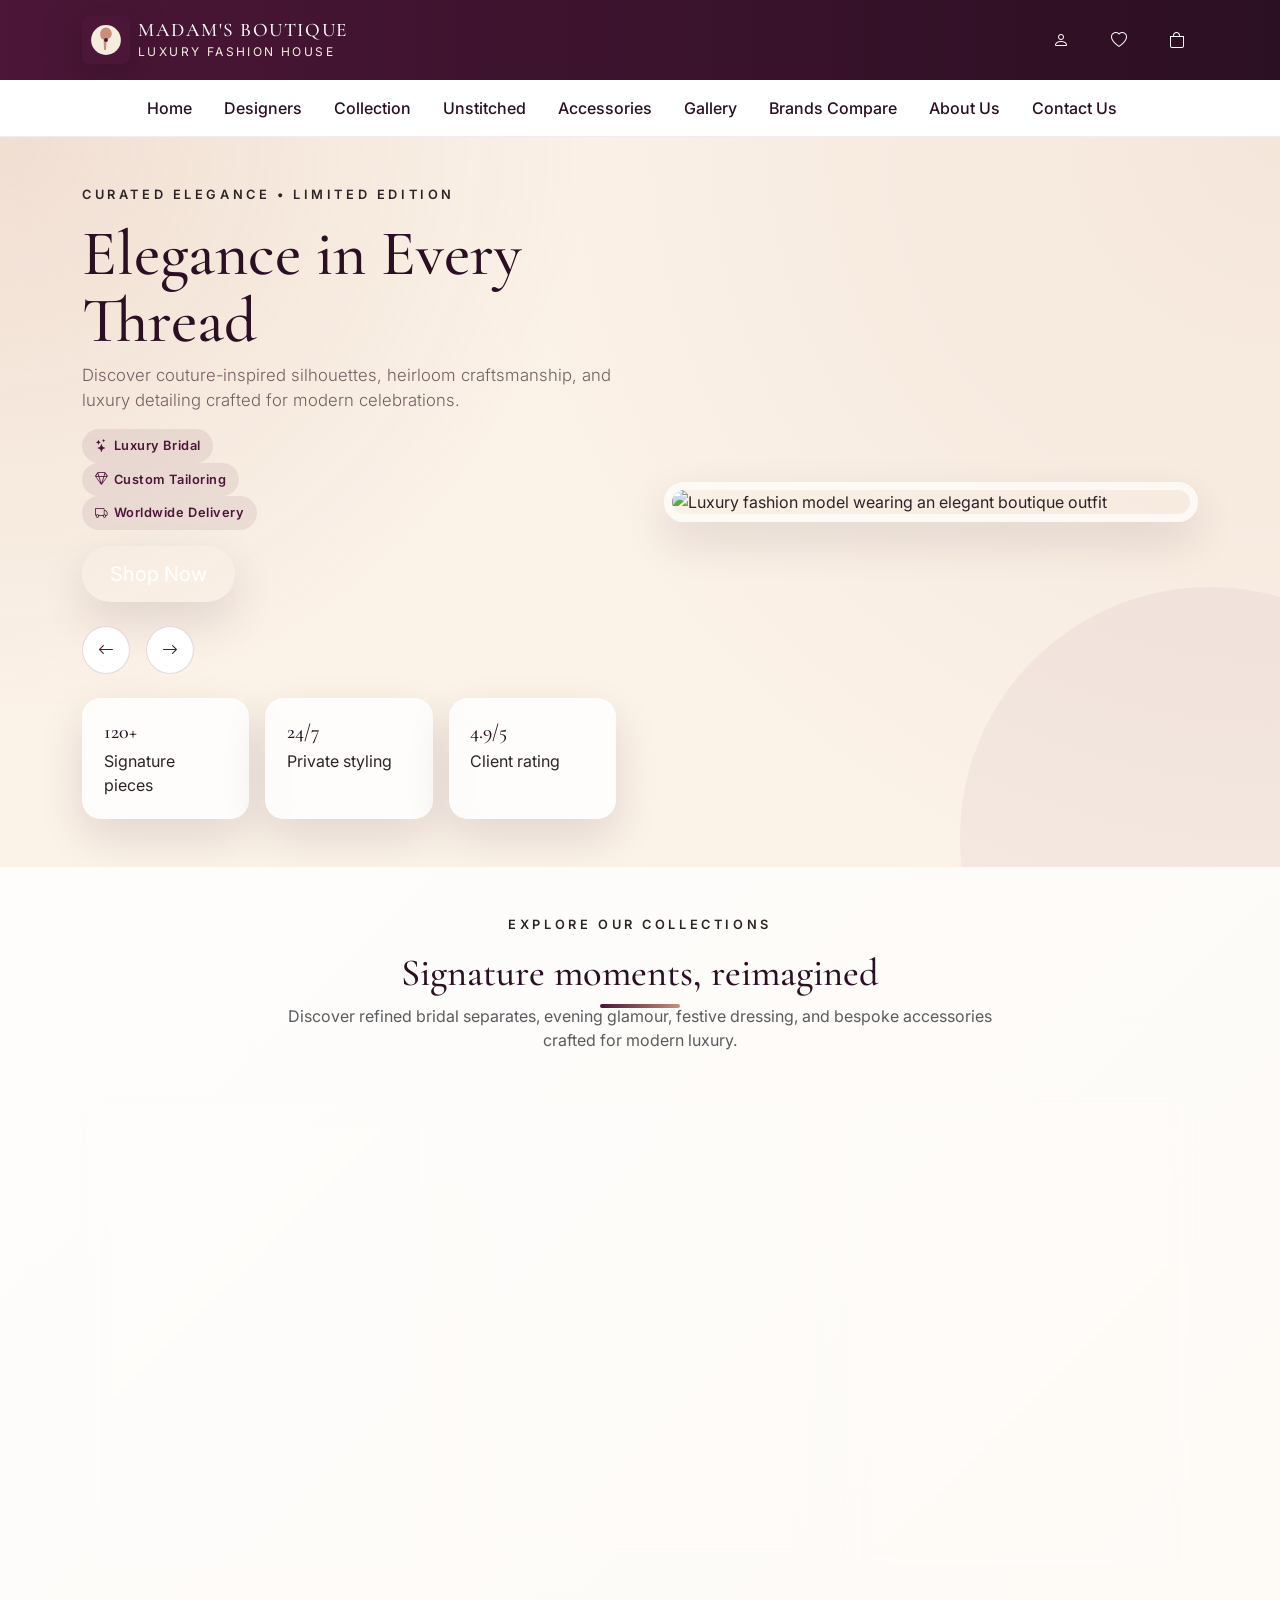
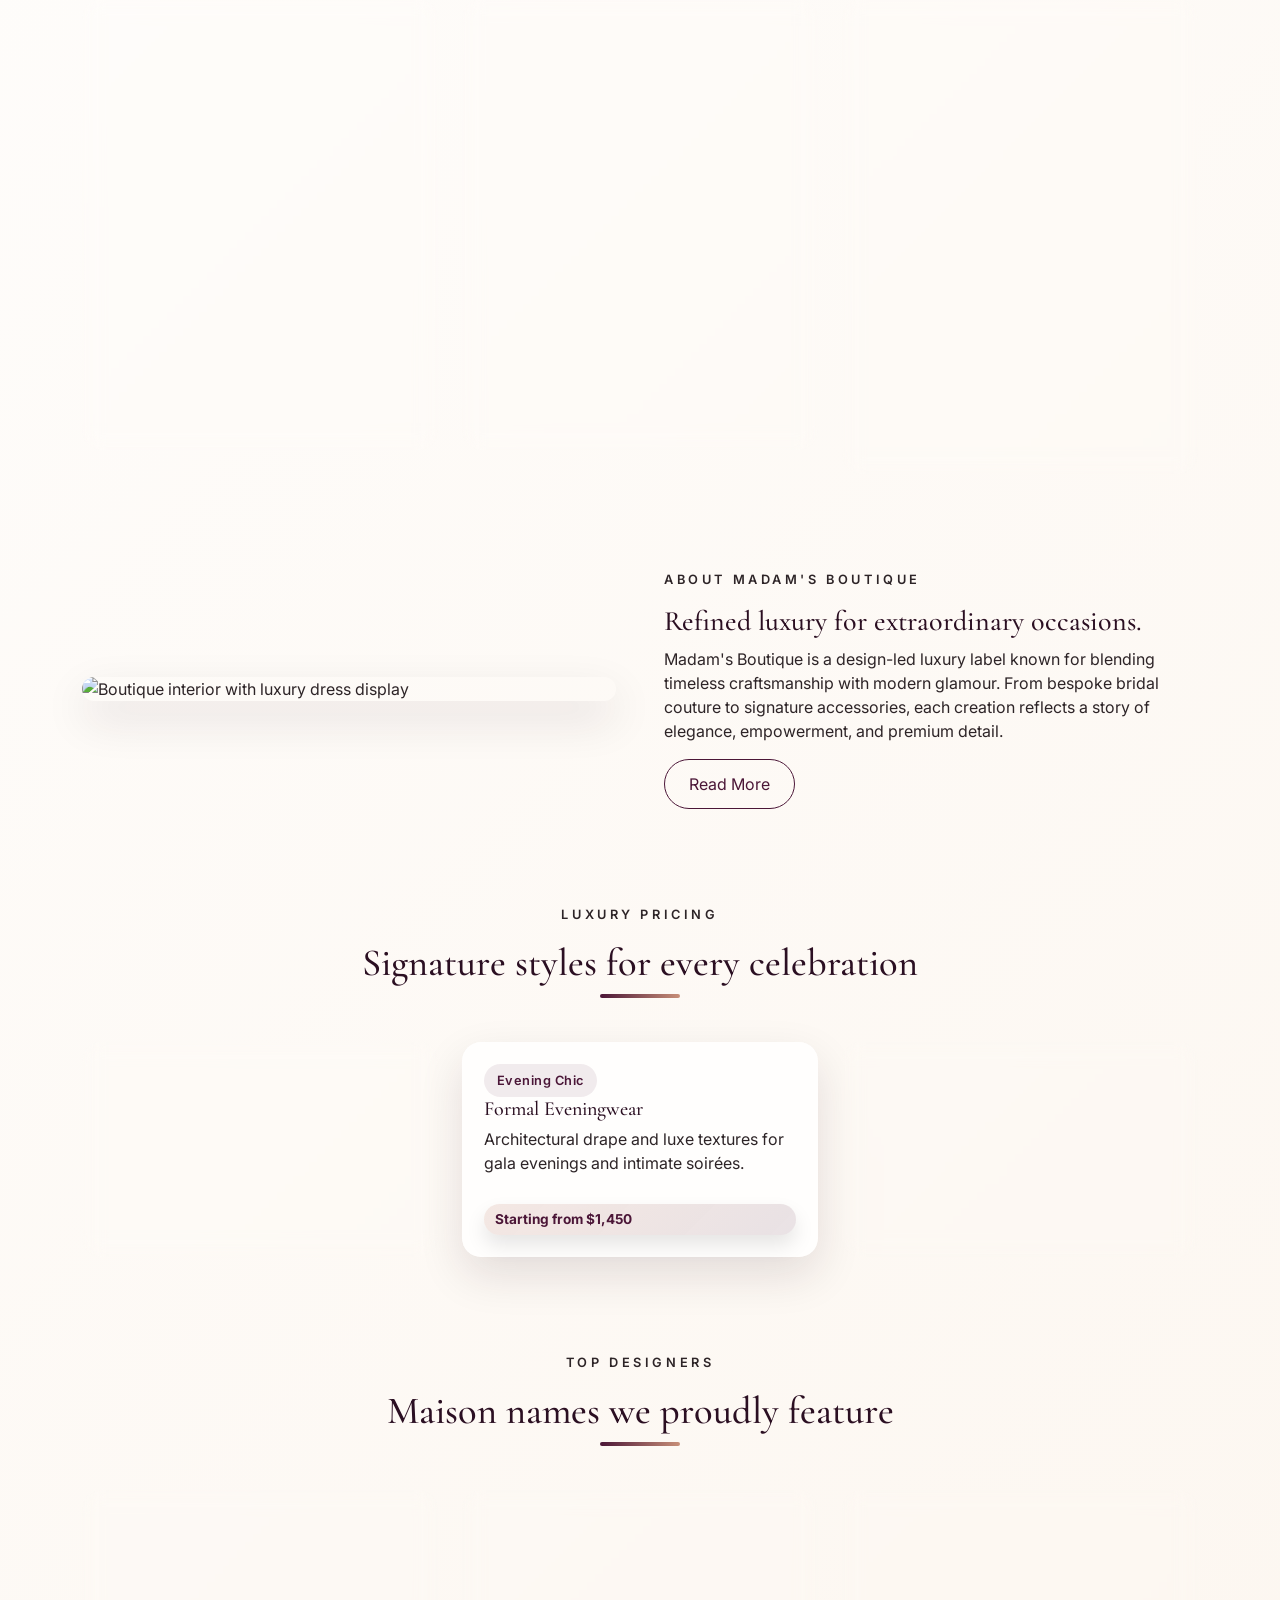
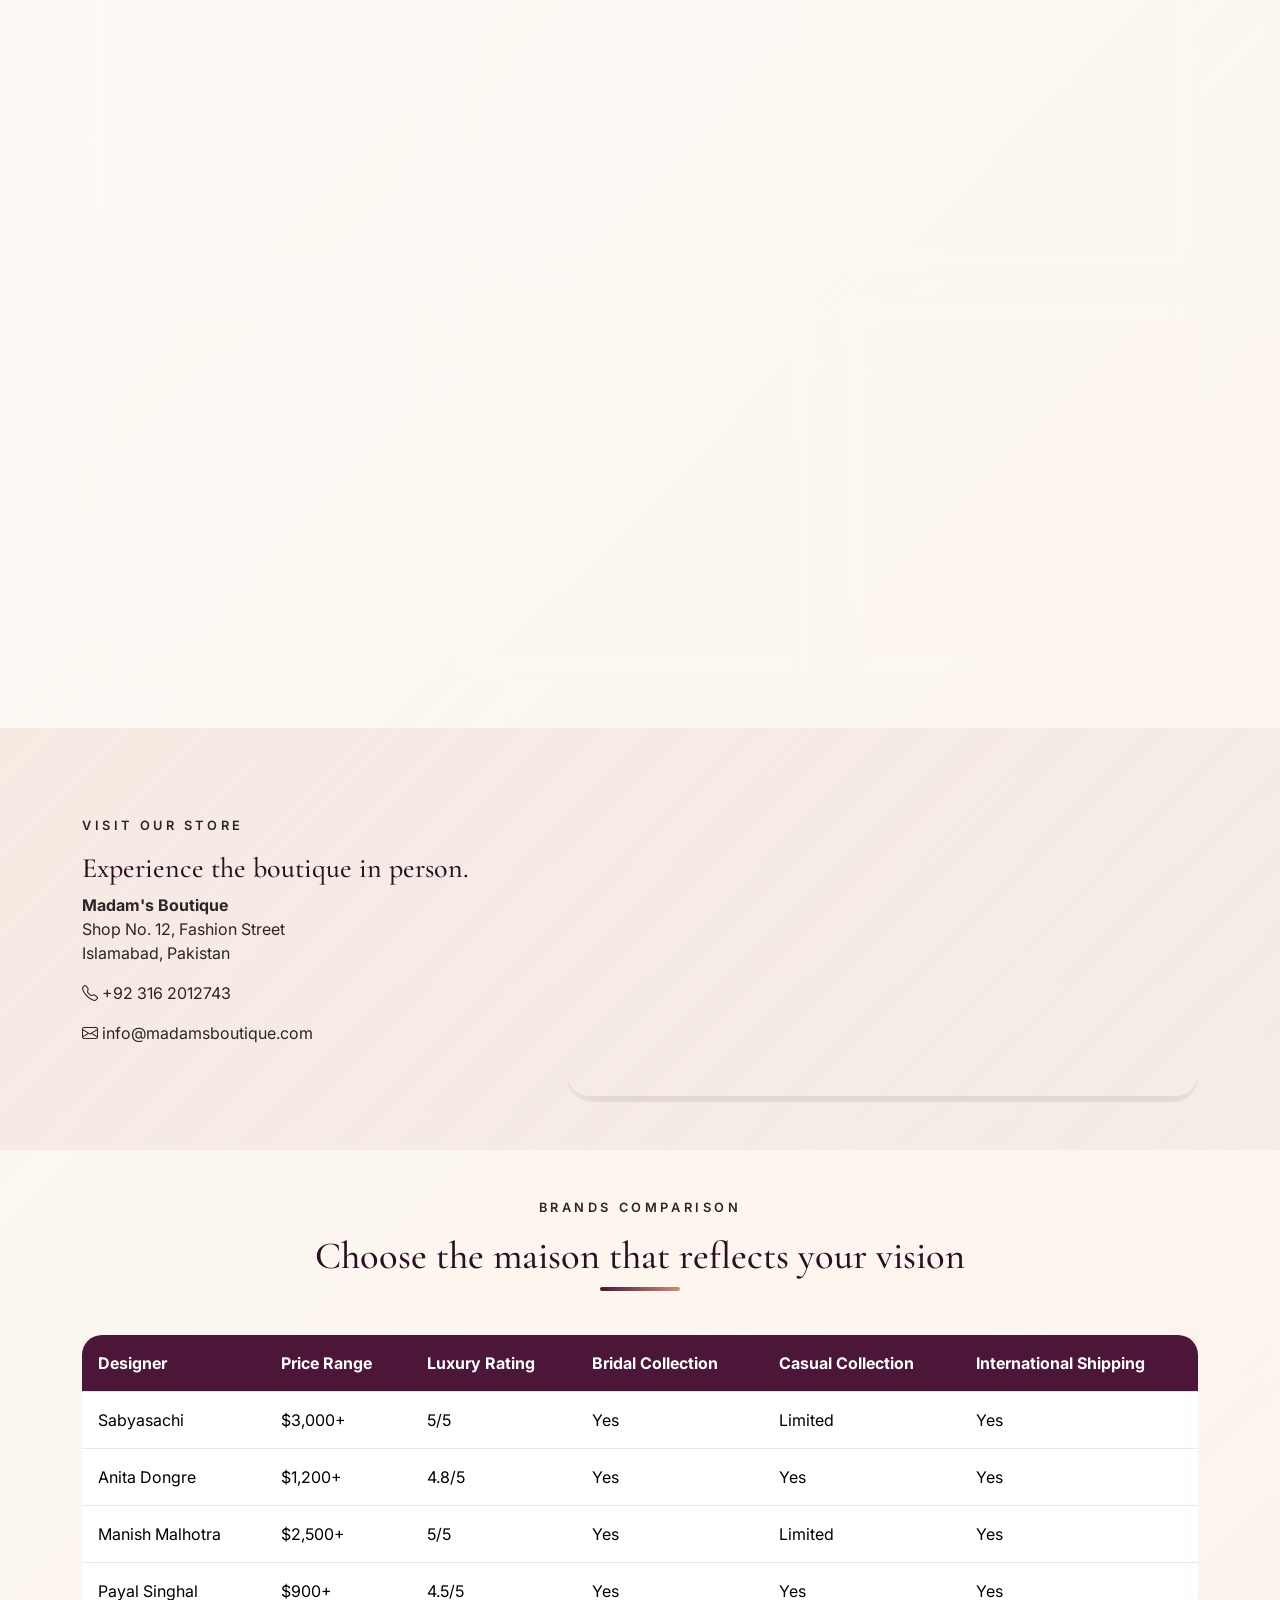
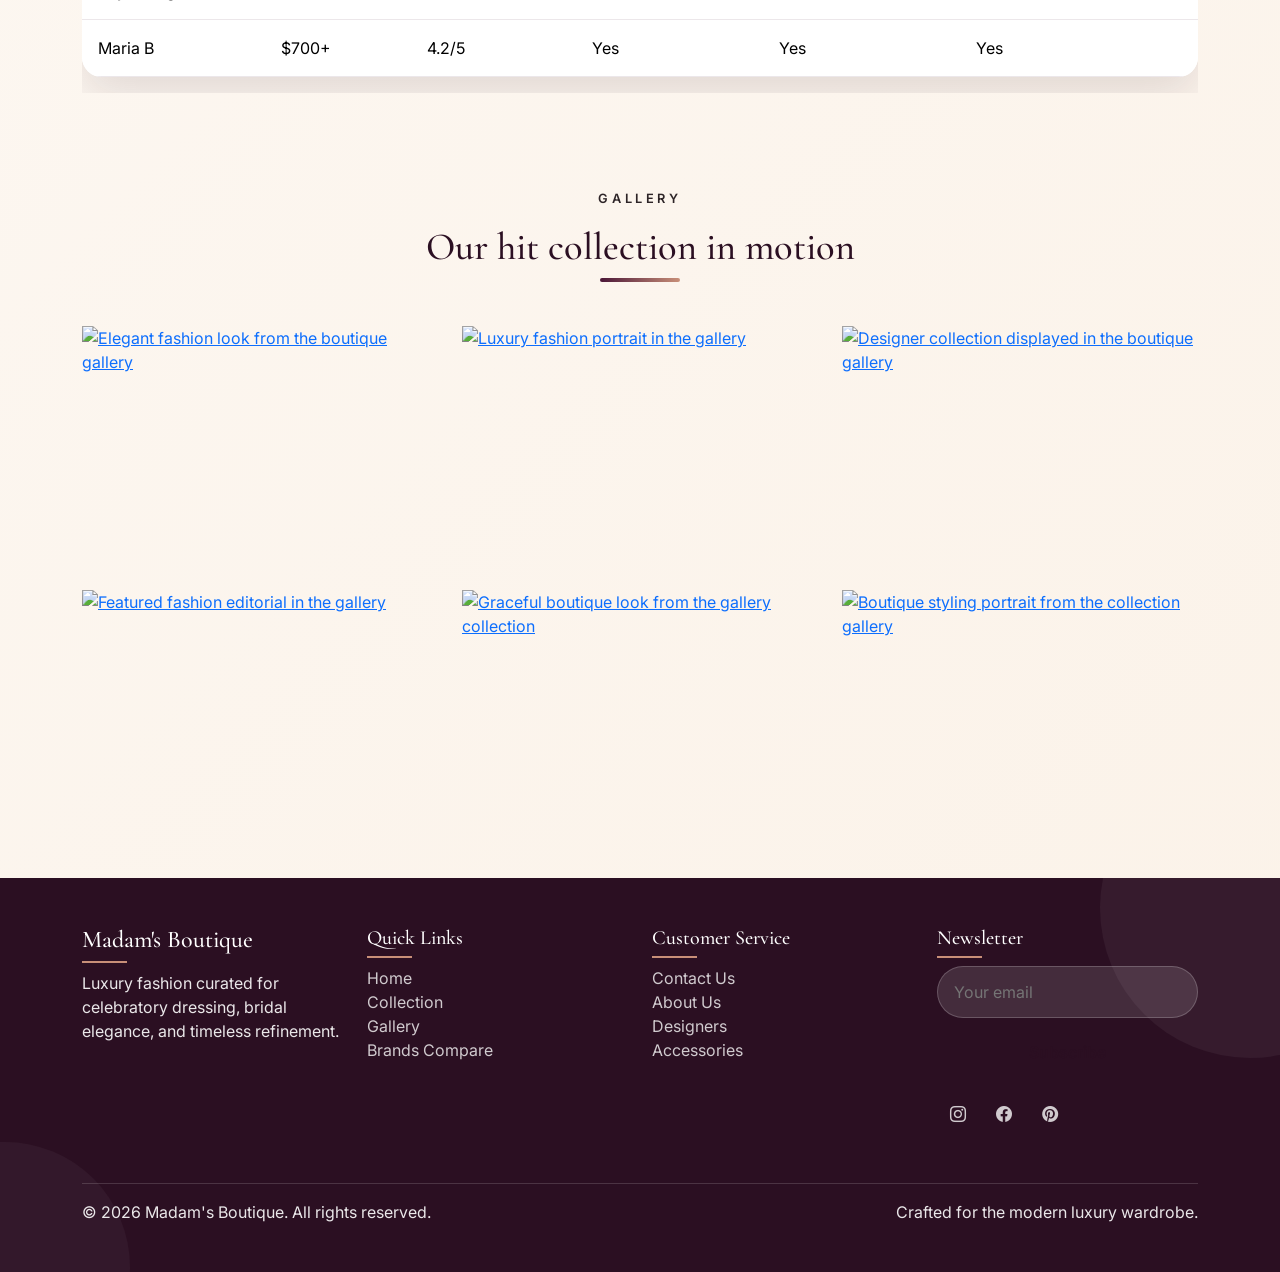
==== index.html @ 864a9c4d "first commit" ====
<!DOCTYPE html>
<html lang="en">

<head>
  <meta charset="UTF-8" />
  <meta name="viewport" content="width=device-width, initial-scale=1.0" />
  <meta name="description"
    content="Madam's Boutique is a premium luxury fashion destination offering designer collections, bridal couture, unstitched wear, accessories, and timeless style." />
  <meta name="theme-color" content="#4b1637" />
  <meta property="og:title" content="Madam's Boutique | Luxury Fashion House" />
  <meta property="og:description"
    content="Discover exquisite designer fashion, premium accessories, and bridal couture at Madam's Boutique." />
  <meta property="og:type" content="website" />
  <title>Madam's Boutique | Luxury Fashion House</title>
  <link rel="preconnect" href="https://fonts.googleapis.com" />
  <link rel="preconnect" href="https://fonts.gstatic.com" crossorigin />
  <link
    href="https://fonts.googleapis.com/css2?family=Cormorant+Garamond:wght@500;600;700&family=Inter:wght@300;400;500;600&display=swap"
    rel="stylesheet" />
  <link rel="stylesheet" href="https://cdn.jsdelivr.net/npm/bootstrap@5.3.3/dist/css/bootstrap.min.css" />
  <link rel="stylesheet" href="https://cdn.jsdelivr.net/npm/bootstrap-icons@1.11.3/font/bootstrap-icons.css" />
  <link rel="stylesheet" href="css/style.css" />
</head>

<body>
  <div class="preloader" aria-label="Loading Madam's Boutique">
    <div class="spinner-border" role="status" aria-hidden="true"></div>
  </div>

  <header class="topbar">
    <div class="container py-3 d-flex justify-content-between align-items-center">
      <a class="brand d-flex align-items-center gap-2 text-decoration-none" href="index.html">
        <img src="images/logo.svg" alt="Madam's Boutique logo" class="brand-logo" />
        <div>
          <h1 class="brand-title mb-0">Madam's Boutique</h1>
          <p class="brand-subtitle mb-0">Luxury Fashion House</p>
        </div>
      </a>
      <div class="top-actions d-none d-md-flex align-items-center gap-3">
        <a href="about.html" aria-label="My account"><i class="bi bi-person"></i></a>
        <a href="gallery.html" aria-label="Wishlist"><i class="bi bi-heart"></i></a>
        <a href="collections.html" aria-label="Shopping bag"><i class="bi bi-bag"></i></a>
      </div>
    </div>
  </header>

  <nav class="navbar navbar-expand-lg sticky-top">
    <div class="container">
      <button class="navbar-toggler" type="button" data-bs-toggle="collapse" data-bs-target="#mainNav">
        <span class="navbar-toggler-icon"></span>
      </button>
      <div class="collapse navbar-collapse" id="mainNav">
        <ul class="navbar-nav mx-auto gap-lg-3">
          <li class="nav-item"><a class="nav-link active" href="index.html">Home</a></li>
          <li class="nav-item"><a class="nav-link" href="designers.html">Designers</a></li>
          <li class="nav-item"><a class="nav-link" href="collections.html">Collection</a></li>
          <li class="nav-item"><a class="nav-link" href="unstitched.html">Unstitched</a></li>
          <li class="nav-item"><a class="nav-link" href="accessories.html">Accessories</a></li>
          <li class="nav-item"><a class="nav-link" href="gallery.html">Gallery</a></li>
          <li class="nav-item"><a class="nav-link" href="compare.html">Brands Compare</a></li>
          <li class="nav-item"><a class="nav-link" href="about.html">About Us</a></li>
          <li class="nav-item"><a class="nav-link" href="contact.html">Contact Us</a></li>
        </ul>
        <a class="nav-search" href="#" aria-label="Search"><i class="bi bi-search"></i></a>
      </div>
    </div>
  </nav>

  <main>
    <section class="hero-section py-5">
      <div class="container">
        <div class="row align-items-center g-5">
          <div class="col-lg-6">
            <p class="eyebrow">Curated elegance • Limited edition</p>
            <h2>Elegance in Every Thread</h2>
            <p class="lead">
              Discover couture-inspired silhouettes, heirloom craftsmanship, and luxury detailing crafted for modern
              celebrations.
            </p>
            <div class="col-lg-6 hero-left">
              <span class="feature-pill"><i class="bi bi-stars"></i> Luxury Bridal</span>
              <span class="feature-pill"><i class="bi bi-gem"></i> Custom Tailoring</span>
              <span class="feature-pill"><i class="bi bi-truck"></i> Worldwide Delivery</span>
            </div>
            <a href="collections.html" class="btn btn-primary btn-lg mt-3">Shop Now</a>
            <div class="hero-controls mt-4 d-flex align-items-center gap-3">
              <button class="control-btn" aria-label="Previous slide"><i class="bi bi-arrow-left"></i></button>
              <button class="control-btn" aria-label="Next slide"><i class="bi bi-arrow-right"></i></button>
            </div>
            <div class="stat-grid mt-4">
              <div class="stat-card">
                <h4>120+</h4>
                <p class="mb-0">Signature pieces</p>
              </div>
              <div class="stat-card">
                <h4>24/7</h4>
                <p class="mb-0">Private styling</p>
              </div>
              <div class="stat-card">
                <h4>4.9/5</h4>
                <p class="mb-0">Client rating</p>
              </div>
            </div>
          </div>
          <div class="col-lg-6">
            <img src="https://images.unsplash.com/photo-1496747611176-843222e1e57c?auto=format&fit=crop&w=1000&q=80"
              alt="Luxury fashion model wearing an elegant boutique outfit" class="img-fluid hero-image" />
          </div>
        </div>
      </div>
    </section>

    <section id="collections" class="section py-5">
      <div class="container">
        <div class="section-heading text-center mb-5 reveal">
          <p class="eyebrow">Explore our collections</p>
          <h3>Signature moments, reimagined</h3>
          <p class="text-muted mx-auto" style="max-width: 760px;">
            Discover refined bridal separates, evening glamour, festive dressing, and bespoke accessories crafted for
            modern luxury.
          </p>
        </div>
        <div class="row g-4">
          <div class="col-md-6 col-lg-4">
            <article class="collection-card reveal">
              <img src="https://images.unsplash.com/photo-1483985988355-763728e1935b?auto=format&fit=crop&w=800&q=80"
                alt="Designer collection attire in luxury fashion styling" />
              <div class="card-content">
                <div class="card-meta">
                  <span class="feature-pill">Bridal Luxe</span>
                  <span class="price-tag">From $2,400</span>
                </div>
                <h4>Designer Bridal Couture</h4>
                <p>Heirloom-inspired gowns and statement detailing for the most unforgettable celebrations.</p>
              </div>
            </article>
          </div>
          <div class="col-md-6 col-lg-4">
            <article class="collection-card reveal">
              <img src="https://images.unsplash.com/photo-1524504388940-b1c1722653e1?auto=format&fit=crop&w=800&q=80"
                alt="Luxury type of attire in premium boutique presentation" />
              <div class="card-content">
                <div class="card-meta">
                  <span class="feature-pill">Evening Edit</span>
                  <span class="price-tag">From $1,180</span>
                </div>
                <h4>Evening Glamour</h4>
                <p>Polished silhouettes designed for formal occasions, galas, and cocktail evenings.</p>
              </div>
            </article>
          </div>
          <div class="col-md-6 col-lg-4">
            <article class="collection-card reveal">
              <img src="https://images.unsplash.com/photo-1515886657613-9f3515b0c78f?auto=format&fit=crop&w=800&q=80"
                alt="Unstitched collection showcased in elegant fabric" />
              <div class="card-content">
                <div class="card-meta">
                  <span class="feature-pill">Festive Ready</span>
                  <span class="price-tag">From $890</span>
                </div>
                <h4>Festive Luxe</h4>
                <p>Rich fabrics, hand-finished embroidery, and elegant drape for celebration dressing.</p>
              </div>
            </article>
          </div>
          <div class="col-md-6 col-lg-4">
            <article class="collection-card reveal">
              <img src="https://images.unsplash.com/photo-1617038260897-41a1f14a8ca0?auto=format&fit=crop&w=800&q=80"
                alt="Luxury accessories placed on a boutique display" />
              <div class="card-content">
                <div class="card-meta">
                  <span class="feature-pill">Signature Pieces</span>
                  <span class="price-tag">From $320</span>
                </div>
                <h4>Accessories</h4>
                <p>Statement jewels, embellished clutches, and signature finishing touches.</p>
              </div>
            </article>
          </div>
          <div class="col-md-6 col-lg-4">
            <article class="collection-card reveal">
              <img src="https://images.unsplash.com/photo-1529139574466-a303027c1d8b?auto=format&fit=crop&w=800&q=80"
                alt="New arrivals highlight luxury boutique fashion" />
              <div class="card-content">
                <div class="card-meta">
                  <span class="feature-pill">Fresh Drop</span>
                  <span class="price-tag">From $760</span>
                </div>
                <h4>New Arrivals</h4>
                <p>Seasonal favorites featuring elevated silhouettes and timeless exclusives.</p>
              </div>
            </article>
          </div>
          <div class="col-md-6 col-lg-4">
            <article class="collection-card reveal">
              <img src="https://images.unsplash.com/photo-1496747611176-843222e1e57c?auto=format&fit=crop&w=800&q=80"
                alt="Luxury resort wear collection in boutique styling" />
              <div class="card-content">
                <div class="card-meta">
                  <span class="feature-pill">Resort Edit</span>
                  <span class="price-tag">From $640</span>
                </div>
                <h4>Resort & Travel</h4>
                <p>Lightweight layers and effortless tailoring for elevated getaways and summer styling.</p>
              </div>
            </article>
          </div>
        </div>
      </div>
    </section>

    <section class="about-section section py-5">
      <div class="container">
        <div class="row align-items-center g-5">
          <div class="col-lg-6">
            <img src="https://images.unsplash.com/photo-1487412912498-0447578fcca8?auto=format&fit=crop&w=1000&q=80"
              alt="Boutique interior with luxury dress display" class="img-fluid rounded-4" />
          </div>
          <div class="col-lg-6 hero-right">
            <p class="eyebrow">About Madam's Boutique</p>
            <h3>Refined luxury for extraordinary occasions.</h3>
            <p>
              Madam's Boutique is a design-led luxury label known for blending timeless craftsmanship with modern
              glamour. From bespoke bridal couture to signature accessories, each creation reflects a story of elegance,
              empowerment, and premium detail.
            </p>
            <a href="about.html" class="btn btn-outline-primary">Read More</a>
          </div>
        </div>
      </div>
    </section>

    <section class="section py-5">
      <div class="container">
        <div class="section-heading text-center mb-5 reveal">
          <p class="eyebrow">Luxury pricing</p>
          <h3>Signature styles for every celebration</h3>
        </div>
        <div class="row g-4">
          <div class="col-md-4">
            <div class="price-card reveal">
              <div>
                <span class="feature-pill">Most Loved</span>
                <h4>Bridal Statement</h4>
                <p>Custom couture silhouettes with premium embroidery and hand-finished detailing.</p>
              </div>
              <div class="price-tag">Starting from $2,900</div>
            </div>
          </div>
          <div class="col-md-4">
            <div class="price-card reveal">
              <div>
                <span class="feature-pill">Evening Chic</span>
                <h4>Formal Eveningwear</h4>
                <p>Architectural drape and luxe textures for gala evenings and intimate soirées.</p>
              </div>
              <div class="price-tag">Starting from $1,450</div>
            </div>
          </div>
          <div class="col-md-4">
            <div class="price-card reveal">
              <div>
                <span class="feature-pill">Everyday Luxe</span>
                <h4>Ready-To-Wear Edit</h4>
                <p>Refined separates and elevated essentials created for effortless elegance.</p>
              </div>
              <div class="price-tag">Starting from $680</div>
            </div>
          </div>
        </div>
      </div>
    </section>

    <section class="section py-5">
      <div class="container">
        <div class="section-heading text-center mb-5 reveal">
          <p class="eyebrow">Top designers</p>
          <h3>Maison names we proudly feature</h3>
        </div>
        <div class="row g-4">
          <div class="col-sm-6 col-lg-4">
            <div class="designer-card">
              <img src="https://images.unsplash.com/photo-1529139574466-a303027c1d8b?auto=format&fit=crop&w=600&q=80"
                alt="Sabyasachi designer couture showcase" />
              <h4>Sabyasachi</h4>
              <p>Royal heritage and opulent bridal craftsmanship.</p>
            </div>
          </div>
          <div class="col-sm-6 col-lg-4">
            <div class="designer-card">
              <img src="https://images.unsplash.com/photo-1496747611176-843222e1e57c?auto=format&fit=crop&w=600&q=80"
                alt="Anita Dongre designer fashion portrait" />
              <h4>Anita Dongre</h4>
              <p>Contemporary luxury with cultural roots and effortless polish.</p>
            </div>
          </div>
          <div class="col-sm-6 col-lg-4">
            <div class="designer-card">
              <img src="https://images.unsplash.com/photo-1515886657613-9f3515b0c78f?auto=format&fit=crop&w=600&q=80"
                alt="Manish Malhotra fashion look" />
              <h4>Manish Malhotra</h4>
              <p>Regal glamour celebrating grand occasions and couture drama.</p>
            </div>
          </div>
          <div class="col-sm-6 col-lg-4">
            <div class="designer-card">
              <img src="https://images.unsplash.com/photo-1483985988355-763728e1935b?auto=format&fit=crop&w=600&q=80"
                alt="Payal Singhal designer fashion collection" />
              <h4>Payal Singhal</h4>
              <p>Refined elegance meeting modern festive luxury.</p>
            </div>
          </div>
          <div class="col-sm-6 col-lg-4">
            <div class="designer-card">
              <img src="https://images.unsplash.com/photo-1524504388940-b1c1722653e1?auto=format&fit=crop&w=600&q=80"
                alt="Maria B signature fashion styling" />
              <h4>Maria B</h4>
              <p>Luxury prêt and couture staples with a bold contemporary flair.</p>
            </div>
          </div>
          <div class="col-sm-6 col-lg-4">
            <div class="designer-card">
              <img src="https://images.unsplash.com/photo-1512436991641-6745cdb1723f?auto=format&fit=crop&w=600&q=80"
                alt="Elan couture portfolio presentation" />
              <h4>Elan</h4>
              <p>Whisper-soft luxury with sculptural details and immaculate finish.</p>
            </div>
          </div>
        </div>
      </div>
    </section>

    <section class="visit-section section py-5">
      <div class="container">
        <div class="row g-5 align-items-center">
          <div class="col-lg-5">
            <p class="eyebrow">Visit our store</p>
            <h3>Experience the boutique in person.</h3>
            <p><strong>Madam's Boutique</strong><br />Shop No. 12, Fashion Street<br />Islamabad, Pakistan</p>
            <p><i class="bi bi-telephone"></i> +92 316 2012743</p>
            <p><i class="bi bi-envelope"></i> info@madamsboutique.com</p>
          </div>
          <div class="col-lg-7">
            <div class="map-frame">
              <iframe src="https://www.google.com/maps?q=Islamabad%20Pakistan&z=13&output=embed" loading="lazy"
                title="Map showing Islamabad location" allowfullscreen></iframe>
            </div>
          </div>
        </div>
      </div>
    </section>

    <section class="section py-5">
      <div class="container">
        <div class="section-heading text-center mb-5">
          <p class="eyebrow">Brands comparison</p>
          <h3>Choose the maison that reflects your vision</h3>
        </div>
        <div class="table-responsive">
          <table class="table compare-table align-middle">
            <thead>
              <tr>
                <th scope="col">Designer</th>
                <th scope="col">Price Range</th>
                <th scope="col">Luxury Rating</th>
                <th scope="col">Bridal Collection</th>
                <th scope="col">Casual Collection</th>
                <th scope="col">International Shipping</th>
              </tr>
            </thead>
            <tbody>
              <tr>
                <td>Sabyasachi</td>
                <td>$3,000+</td>
                <td>5/5</td>
                <td>Yes</td>
                <td>Limited</td>
                <td>Yes</td>
              </tr>
              <tr>
                <td>Anita Dongre</td>
                <td>$1,200+</td>
                <td>4.8/5</td>
                <td>Yes</td>
                <td>Yes</td>
                <td>Yes</td>
              </tr>
              <tr>
                <td>Manish Malhotra</td>
                <td>$2,500+</td>
                <td>5/5</td>
                <td>Yes</td>
                <td>Limited</td>
                <td>Yes</td>
              </tr>
              <tr>
                <td>Payal Singhal</td>
                <td>$900+</td>
                <td>4.5/5</td>
                <td>Yes</td>
                <td>Yes</td>
                <td>Yes</td>
              </tr>
              <tr>
                <td>Maria B</td>
                <td>$700+</td>
                <td>4.2/5</td>
                <td>Yes</td>
                <td>Yes</td>
                <td>Yes</td>
              </tr>
            </tbody>
          </table>
        </div>
      </div>
    </section>

    <section class="section py-5">
      <div class="container">
        <div class="section-heading text-center mb-5">
          <p class="eyebrow">Gallery</p>
          <h3>Our hit collection in motion</h3>
        </div>
        <div class="row g-4 gallery-grid">
          <div class="col-6 col-md-4">
            <a href="#" class="gallery-item" data-bs-toggle="modal" data-bs-target="#galleryModal"
              data-image="https://images.unsplash.com/photo-1529139574466-a303027c1d8b?auto=format&fit=crop&w=1000&q=80">
              <img src="https://images.unsplash.com/photo-1529139574466-a303027c1d8b?auto=format&fit=crop&w=800&q=80"
                alt="Elegant fashion look from the boutique gallery" />
            </a>
          </div>
          <div class="col-6 col-md-4">
            <a href="#" class="gallery-item" data-bs-toggle="modal" data-bs-target="#galleryModal"
              data-image="https://images.unsplash.com/photo-1496747611176-843222e1e57c?auto=format&fit=crop&w=1000&q=80">
              <img src="https://images.unsplash.com/photo-1496747611176-843222e1e57c?auto=format&fit=crop&w=800&q=80"
                alt="Luxury fashion portrait in the gallery" />
            </a>
          </div>
          <div class="col-6 col-md-4">
            <a href="#" class="gallery-item" data-bs-toggle="modal" data-bs-target="#galleryModal"
              data-image="https://images.unsplash.com/photo-1515886657613-9f3515b0c78f?auto=format&fit=crop&w=1000&q=80">
              <img src="https://images.unsplash.com/photo-1515886657613-9f3515b0c78f?auto=format&fit=crop&w=800&q=80"
                alt="Designer collection displayed in the boutique gallery" />
            </a>
          </div>
          <div class="col-6 col-md-4">
            <a href="#" class="gallery-item" data-bs-toggle="modal" data-bs-target="#galleryModal"
              data-image="https://images.unsplash.com/photo-1483985988355-763728e1935b?auto=format&fit=crop&w=1000&q=80">
              <img src="https://images.unsplash.com/photo-1483985988355-763728e1935b?auto=format&fit=crop&w=800&q=80"
                alt="Featured fashion editorial in the gallery" />
            </a>
          </div>
          <div class="col-6 col-md-4">
            <a href="#" class="gallery-item" data-bs-toggle="modal" data-bs-target="#galleryModal"
              data-image="https://images.unsplash.com/photo-1524504388940-b1c1722653e1?auto=format&fit=crop&w=1000&q=80">
              <img src="https://images.unsplash.com/photo-1524504388940-b1c1722653e1?auto=format&fit=crop&w=800&q=80"
                alt="Graceful boutique look from the gallery collection" />
            </a>
          </div>
          <div class="col-6 col-md-4">
            <a href="#" class="gallery-item" data-bs-toggle="modal" data-bs-target="#galleryModal"
              data-image="https://images.unsplash.com/photo-1487412912498-0447578fcca8?auto=format&fit=crop&w=1000&q=80">
              <img src="https://images.unsplash.com/photo-1487412912498-0447578fcca8?auto=format&fit=crop&w=800&q=80"
                alt="Boutique styling portrait from the collection gallery" />
            </a>
          </div>
        </div>
      </div>
    </section>
  </main>

  <div class="modal fade" id="galleryModal" tabindex="-1" aria-hidden="true">
    <div class="modal-dialog modal-dialog-centered modal-lg">
      <div class="modal-content bg-dark border-0">
        <div class="modal-body p-0">
          <img id="galleryImage" src="" alt="Expanded gallery image" class="img-fluid w-100" />
        </div>
      </div>
    </div>
  </div>

  <footer class="footer py-5">
    <div class="container">
      <div class="row g-4">
        <div class="col-lg-3">
          <h4>Madam's Boutique</h4>
          <p>Luxury fashion curated for celebratory dressing, bridal elegance, and timeless refinement.</p>
        </div>
        <div class="col-lg-3">
          <h5>Quick Links</h5>
          <ul class="list-unstyled">
            <li><a href="index.html">Home</a></li>
            <li><a href="collections.html">Collection</a></li>
            <li><a href="gallery.html">Gallery</a></li>
            <li><a href="compare.html">Brands Compare</a></li>
          </ul>
        </div>
        <div class="col-lg-3">
          <h5>Customer Service</h5>
          <ul class="list-unstyled">
            <li><a href="contact.html">Contact Us</a></li>
            <li><a href="about.html">About Us</a></li>
            <li><a href="designers.html">Designers</a></li>
            <li><a href="accessories.html">Accessories</a></li>
          </ul>
        </div>
        <div class="col-lg-3">
          <h5>Newsletter</h5>
          <form class="newsletter-form">
            <input type="email" placeholder="Your email" aria-label="Email address" />
            <button type="submit">Subscribe</button>
          </form>
          <div class="social-links mt-3">
            <a href="#" aria-label="Instagram"><i class="bi bi-instagram"></i></a>
            <a href="#" aria-label="Facebook"><i class="bi bi-facebook"></i></a>
            <a href="#" aria-label="Pinterest"><i class="bi bi-pinterest"></i></a>
          </div>
        </div>
      </div>
      <div class="footer-bottom mt-5 pt-3 d-flex justify-content-between flex-wrap gap-3">
        <p class="mb-0">© 2026 Madam's Boutique. All rights reserved.</p>
        <p class="mb-0">Crafted for the modern luxury wardrobe.</p>
      </div>
    </div>
  </footer>

  <button class="scroll-top" aria-label="Back to top"><i class="bi bi-arrow-up"></i></button>

  <script src="https://cdn.jsdelivr.net/npm/bootstrap@5.3.3/dist/js/bootstrap.bundle.min.js"></script>
  <script src="js/script.js"></script>
</body>

</html>
---- css/style.css ----
:root {
  --plum: #4b1637;
  --plum-dark: #2b0f22;
  --rose-gold: #88f78;
  --cream: #f6ebdf;
  --cream-2: #fbf2e8;
  --text: #2d2427;
  --muted: #745f62;
  --white: #ffffff;
  --shadow: 0 18px 45px rgba(40, 16, 29, 0.12);
}

html {
  scroll-behavior: smooth;
}

body {
  font-family: 'Inter', sans-serif;
  color: var(--text);
  background: linear-gradient(135deg, var(--white), var(--cream-2));
}

img {
  max-width: 100%;
  display: block;
}

h1, h2, h3, h4, h5, h6 {
  font-family: 'Cormorant Garamond', serif;
  color: var(--plum-dark);
}

.preloader {
  position: fixed;
  inset: 0;
  display: grid;
  place-items: center;
  background: var(--cream);
  z-index: 9999;
  transition: opacity 0.4s ease, visibility 0.4s ease;
}

.preloader.hidden {
  opacity: 0;
  visibility: hidden;
}

.topbar {
  background: linear-gradient(90deg, var(--plum), var(--plum-dark));
  color: var(--white);
}

.brand-title {
  color: var(--white);
  font-size: 1.2rem;
  letter-spacing: 0.08em;
  text-transform: uppercase;
}

.brand-subtitle {
  color: var(--cream);
  font-size: 0.75rem;
  letter-spacing: 0.2em;
  text-transform: uppercase;
}

.brand-logo {
  width: 48px;
  height: 48px;
}

.top-actions a,
.nav-search,
.social-links a {
  color: var(--white);
  text-decoration: none;
  transition: transform 0.25s ease, color 0.25s ease;
}

.top-actions a:hover,
.nav-search:hover,
.social-links a:hover {
  color: var(--rose-gold);
  transform: translateY(-2px);
}

.navbar {
  background: rgba(255,255,255,0.94);
  backdrop-filter: blur(12px);
  border-bottom: 1px solid rgba(75, 22, 55, 0.08);
}

.nav-link {
  color: var(--plum-dark);
  font-weight: 500;
  position: relative;
}

.nav-link.active,
.nav-link:hover {
  color: var(--plum);
}

.hero-section {
  padding-top: 5rem;
  padding-bottom: 5rem;
  background: radial-gradient(circle at top left, rgba(200,143,120,0.2), transparent 40%), var(--cream-2);
}

.eyebrow {
  color: var(--rose-gold);
  letter-spacing: 0.28em;
  text-transform: uppercase;
  font-size: 0.8rem;
  font-weight: 600;
}

.hero-section h2 {
  font-size: clamp(2.4rem, 5vw, 4.2rem);
  line-height: 1.05;
  margin-top: 0.7rem;
}

.hero-section .lead {
  font-size: 1.05rem;
  color: var(--muted);
  max-width: 580px;
}

.btn-primary {
  background: linear-gradient(135deg, var(--plum), var(--rose-gold));
  color: var(--white);
  border: none;
  border-radius: 999px;
  padding: 0.82rem 1.75rem;
  box-shadow: var(--shadow);
  transition: transform 0.25s ease, box-shadow 0.25s ease;
}

.btn-primary:hover,
.btn-outline-primary:hover {
  transform: translateY(-3px);
  box-shadow: 0 12px 35px rgba(75, 22, 55, 0.16);
}

.btn-outline-primary {
  color: var(--plum);
  border-color: var(--plum);
  border-radius: 999px;
  padding: 0.75rem 1.5rem;
}

.control-btn {
  width: 48px;
  height: 48px;
  border: 1px solid rgba(75, 22, 55, 0.16);
  border-radius: 50%;
  background: var(--white);
  color: var(--plum);
}

.hero-image,
.rounded-4 {
  border-radius: 2rem;
  box-shadow: var(--shadow);
  animation: floatUp 8s ease-in-out infinite;
}

.hero-badges {
  display: flex;
  flex-wrap: wrap;
  gap: 0.75rem;
  margin-top: 1.25rem;
}

.feature-pill {
  display: inline-flex;
  align-items: center;
  gap: 0.35rem;
  padding: 0.45rem 0.8rem;
  border-radius: 999px;
  background: rgba(75, 22, 55, 0.08);
  color: var(--plum);
  font-size: 0.8rem;
  font-weight: 600;
  letter-spacing: 0.04em;
}

.stat-grid {
  display: grid;
  gap: 1rem;
  grid-template-columns: repeat(3, minmax(0, 1fr));
}

.stat-card,
.price-card {
  padding: 1.3rem;
  border-radius: 1.2rem;
  background: rgba(255,255,255,0.8);
  box-shadow: var(--shadow);
  border: 1px solid rgba(75, 22, 55, 0.08);
}

.stat-card h4,
.price-card h4 {
  margin-bottom: 0.35rem;
  font-size: 1.25rem;
}

.price-card {
  height: 100%;
  display: flex;
  flex-direction: column;
  justify-content: space-between;
  gap: 0.8rem;
}

.price-tag {
  display: inline-block;
  padding: 0.35rem 0.7rem;
  border-radius: 999px;
  background: linear-gradient(135deg, rgba(200, 143, 120, 0.2), rgba(75, 22, 55, 0.12));
  color: var(--plum);
  font-size: 0.85rem;
  font-weight: 700;
}

.collection-card .card-meta {
  display: flex;
  justify-content: space-between;
  align-items: center;
  gap: 0.8rem;
  margin-bottom: 0.75rem;
}

.collection-card .card-content {
  display: flex;
  flex-direction: column;
  gap: 0.7rem;
}

.section {
  position: relative;
}

.reveal {
  opacity: 0;
  transform: translateY(28px);
  transition: opacity 0.8s ease, transform 0.8s ease;
}

.reveal.is-visible {
  opacity: 1;
  transform: translateY(0);
}

@keyframes floatUp {
  0%,
  100% {
    transform: translateY(0px);
  }
  50% {
    transform: translateY(-8px);
  }
}

.section-heading h3 {
  font-size: clamp(1.8rem, 3vw, 2.45rem);
}

.collection-card,
.designer-card,
.compare-table,
.gallery-item {
  overflow: hidden;
  border-radius: 1.25rem;
  background: var(--white);
  box-shadow: var(--shadow);
  transition: transform 0.25s ease, box-shadow 0.25s ease;
}

.collection-card:hover,
.designer-card:hover,
.gallery-item:hover {
  transform: translateY(-8px);
  box-shadow: 0 22px 50px rgba(40, 16, 29, 0.16);
}

.collection-card img,
.designer-card img,
.gallery-item img {
  width: 100%;
  height: 240px;
  object-fit: cover;
}

.card-content,
.designer-card {
  padding: 1.25rem;
}

.visit-section {
  background: linear-gradient(135deg, rgba(200,143,120,0.12), rgba(75,22,55,0.04));
}

.map-frame iframe {
  width: 100%;
  min-height: 320px;
  border: 0;
  border-radius: 1.4rem;
  box-shadow: var(--shadow);
}

.compare-table {
  border-collapse: separate;
  border-spacing: 0;
}

.compare-table th {
  background: var(--plum);
  color: var(--white);
  padding: 1rem;
}

.compare-table td {
  padding: 1rem;
  border-bottom: 1px solid rgba(75, 22, 55, 0.1);
}

.gallery-grid .gallery-item img {
  height: 240px;
  object-fit: cover;
}

.footer {
  background: var(--plum-dark);
  color: rgba(255,255,255,0.9);
}

.footer h4,
.footer h5 {
  color: var(--white);
  margin-bottom: 1rem;
}

.footer a {
  color: rgba(255,255,255,0.78);
  text-decoration: none;
}

.footer a:hover {
  color: var(--rose-gold);
}

.newsletter-form {
  display: flex;
  flex-direction: column;
  gap: 0.6rem;
}

.newsletter-form input {
  padding: 0.8rem 1rem;
  border: 1px solid rgba(255,255,255,0.2);
  border-radius: 999px;
  background: rgba(255,255,255,0.12);
  color: var(--white);
}

.page-content .newsletter-form input,
.page-content .newsletter-form textarea {
  background: #fff;
  color: var(--plum-dark);
  border-color: rgba(75,22,55,.12);
}

.newsletter-form button {
  border: none;
  border-radius: 999px;
  padding: 0.8rem 1rem;
  background: linear-gradient(135deg, var(--rose-gold), #e2b28d);
  color: var(--plum-dark);
  font-weight: 600;
}

.scroll-top {
  position: fixed;
  right: 24px;
  bottom: 24px;
  width: 48px;
  height: 48px;
  border: none;
  border-radius: 50%;
  background: var(--rose-gold);
  color: var(--plum-dark);
  box-shadow: var(--shadow);
  opacity: 0;
  visibility: hidden;
  transition: all 0.25s ease;
  z-index: 1000;
}

.scroll-top.show {
  opacity: 1;
  visibility: visible;
}

.page-hero {
  padding: 4rem 0 2rem;
  background: linear-gradient(120deg, var(--cream), #fef8f2);
}

.page-content {
  padding: 3rem 0;
}

.page-card {
  background: var(--white);
  padding: 2rem;
  border-radius: 1.4rem;
  box-shadow: var(--shadow);
}

.page-grid img {
  border-radius: 1.2rem;
  height: 320px;
  object-fit: cover;
}

@media (max-width: 991px) {
  .navbar-nav {
    padding: 1rem 0;
  }
}

@media (max-width: 767px) {
  .topbar .container {
    flex-direction: column;
    gap: 0.75rem;
  }

  .hero-section {
    padding-top: 3rem;
    padding-bottom: 3rem;
  }

  .collection-card img,
  .designer-card img,
  .gallery-item img {
    height: 220px;
  }

  .page-card {
    padding: 1.4rem;
  }
}
body{
    overflow-x:hidden;
}

.navbar{
    animation:navDown .9s ease;
}

@keyframes navDown{
    from{
        opacity:0;
        transform:translateY(-80px);
    }
    to{
        opacity:1;
        transform:translateY(0);
    }
}

.hero-left{
    opacity:0;
    animation:slideLeft 1.2s ease forwards;
    animation-delay:.3s;
}

.hero-right{
    opacity:0;
    animation:slideRight 1.2s ease forwards;
    animation-delay:.3s;
}

@keyframes slideLeft{
    from{
        opacity:0;
        transform:translateX(-150px);
    }
    to{
        opacity:1;
        transform:translateX(0);
    }
}

@keyframes slideRight{
    from{
        opacity:0;
        transform:translateX(150px);
    }
    to{
        opacity:1;
        transform:translateX(0);
    }
}

.hero-image{
    animation:floatImage 5s ease-in-out infinite;
}

@keyframes floatImage{
    0%{
        transform:translateY(0);
    }
    50%{
        transform:translateY(-15px);
    }
    100%{
        transform:translateY(0);
    }
}

.collection-card,
.designer-card,
.price-card,
.stat-card{
    transition:.45s;
}

.collection-card:hover,
.designer-card:hover,
.price-card:hover,
.stat-card:hover{
    transform:translateY(-12px) scale(1.03);
    box-shadow:0 25px 60px rgba(0,0,0,.18);
}

.collection-card img,
.designer-card img{
    transition:.7s;
}

.collection-card:hover img,
.designer-card:hover img{
    transform:scale(1.12);
}

.btn{
    transition:.4s;
}

.btn:hover{
    transform:translateY(-6px);
    box-shadow:0 20px 40px rgba(0,0,0,.25);
}

.reveal{
    opacity:0;
    transform:translateY(80px);
    transition:1s;
}

.reveal.is-visible{
    opacity:1;
    transform:translateY(0);
}
.progress-bar-top{
position:fixed;
top:0;
left:0;
height:4px;
width:0%;
background:linear-gradient(90deg,#4b1637,#c88f78);
z-index:99999;
transition:.2s;
}

.bi{
transition:.35s;
}

.bi:hover{
transform:scale(1.25) rotate(10deg);
color:#c88f78;
}

.nav-link{
transition:.35s;
}

.nav-link:hover{
letter-spacing:1px;
}

.hero-image{
transition:1s;
}

.hero-image:hover{
transform:scale(1.05) rotate(-1deg);
}

.price-card{
transition:.45s;
}

.price-card:hover{
transform:translateY(-15px);
box-shadow:0 25px 60px rgba(0,0,0,.2);
}

.stat-card{
transition:.45s;
}

.stat-card:hover{
transform:translateY(-12px) scale(1.05);
}

.footer a{
transition:.3s;
}

.footer a:hover{
padding-left:10px;
}

.map-frame iframe{
transition:.5s;
}

.map-frame:hover iframe{
transform:scale(1.03);
}

.page-card{
transition:.45s;
}

.page-card:hover{
transform:translateY(-10px);
}

.page-grid img{
transition:.8s;
}

.page-grid img:hover{
transform:scale(1.08);
}
input,
textarea,
select{
width:100%;
padding:15px 20px;
border:2px solid rgba(75,22,55,.12);
border-radius:14px;
outline:none;
font-size:16px;
background:#fff;
transition:.35s;
}

input:focus,
textarea:focus,
select:focus{
border-color:#c88f78;
box-shadow:0 0 20px rgba(200,143,120,.25);
}

textarea{
resize:none;
min-height:180px;
}

.collection-card,
.designer-card,
.page-card,
.price-card,
.stat-card{
position:relative;
}

.collection-card::after,
.designer-card::after{
content:"";
position:absolute;
inset:0;
background:linear-gradient(135deg,transparent,rgba(255,255,255,.18),transparent);
opacity:0;
transition:.5s;
}

.collection-card:hover::after,
.designer-card:hover::after{
opacity:1;
}

.control-btn{
transition:.4s;
}

.control-btn:hover{
background:#4b1637;
color:#fff;
transform:scale(1.15) rotate(15deg);
}

.brand-logo{
transition:.6s;
}

.brand-logo:hover{
transform:rotate(360deg);
}

.top-actions a{
transition:.35s;
}

.top-actions a:hover{
transform:translateY(-5px) scale(1.2);
}

.section-heading{
animation:fadeUp 1s;
}

@keyframes fadeUp{
from{
opacity:0;
transform:translateY(40px);
}
to{
opacity:1;
transform:translateY(0);
}
}
@keyframes pulseGlow{
0%{
box-shadow:0 0 0 rgba(200,143,120,0);
}

50%{
box-shadow:0 0 30px rgba(200,143,120,.45);
}

100%{
box-shadow:0 0 0 rgba(200,143,120,0);
}
}

.btn-primary{
animation:pulseGlow 2.5s infinite;
}

.hero-badges .feature-pill:nth-child(1){
animation-delay:.2s;
}

.hero-badges .feature-pill:nth-child(2){
animation-delay:.4s;
}

.hero-badges .feature-pill:nth-child(3){
animation-delay:.6s;
}

.collection-card{
animation:fadeCard .8s ease both;
}

.collection-card:nth-child(2){
animation-delay:.2s;
}

.collection-card:nth-child(3){
animation-delay:.4s;
}

.collection-card:nth-child(4){
animation-delay:.6s;
}

.collection-card:nth-child(5){
animation-delay:.8s;
}

.collection-card:nth-child(6){
animation-delay:1s;
}

@keyframes fadeCard{
from{
opacity:0;
transform:translateY(60px);
}
to{
opacity:1;
transform:translateY(0);
}
}

.footer{
position:relative;
overflow:hidden;
}

.footer::before{
content:"";
position:absolute;
width:300px;
height:300px;
background:rgba(255,255,255,.05);
border-radius:50%;
top:-120px;
right:-120px;
}

.footer::after{
content:"";
position:absolute;
width:250px;
height:250px;
background:rgba(255,255,255,.04);
bottom:-120px;
left:-120px;
border-radius:50%;
}
.scroll-top{
transition:.4s;
}

.scroll-top:hover{
transform:translateY(-8px) scale(1.1);
background:#4b1637;
color:#fff;
}

.gallery-item{
position:relative;
overflow:hidden;
cursor:pointer;
}

.gallery-item img{
transition:.7s;
}

.gallery-item:hover img{
transform:scale(1.12);
}

.gallery-item::before{
content:"";
position:absolute;
inset:0;
background:rgba(0,0,0,.35);
opacity:0;
transition:.4s;
z-index:1;
}

.gallery-item:hover::before{
opacity:1;
}

.gallery-item::after{
content:"+";
position:absolute;
top:50%;
left:50%;
transform:translate(-50%,-50%) scale(0);
font-size:60px;
color:#fff;
font-weight:bold;
transition:.4s;
z-index:2;
}

.gallery-item:hover::after{
transform:translate(-50%,-50%) scale(1);
}

.compare-table tbody tr{
transition:.35s;
}

.compare-table tbody tr:hover{
background:#fdf2ec;
transform:scale(1.01);
}

.newsletter-form input{
transition:.35s;
}

.newsletter-form input:focus{
transform:scale(1.02);
}

.newsletter-form button{
transition:.35s;
}

.newsletter-form button:hover{
transform:translateY(-4px);
box-shadow:0 15px 35px rgba(0,0,0,.2);
}

.topbar{
animation:topFade .8s ease;
}

@keyframes topFade{
from{
opacity:0;
transform:translateY(-40px);
}
to{
opacity:1;
transform:translateY(0);
}
}
html{
scroll-padding-top:90px;
}

body{
animation:pageFade .8s ease;
}

@keyframes pageFade{
from{
opacity:0;
}
to{
opacity:1;
}
}

.brand{
transition:.4s;
}

.brand:hover{
transform:scale(1.05);
}

.section{
padding-top:90px;
padding-bottom:90px;
}

.section-heading h3{
position:relative;
display:inline-block;
}

.section-heading h3::after{
content:"";
position:absolute;
left:50%;
bottom:-12px;
transform:translateX(-50%);
width:80px;
height:4px;
border-radius:20px;
background:linear-gradient(90deg,#4b1637,#c88f78);
}

.card-content h4{
transition:.35s;
}

.collection-card:hover .card-content h4,
.designer-card:hover h4{
color:#c88f78;
}

.price-tag{
transition:.35s;
}

.collection-card:hover .price-tag{
transform:scale(1.08);
}

.feature-pill{
transition:.35s;
}

.feature-pill:hover{
background:#4b1637;
color:#fff;
transform:translateY(-3px);
}

.hero-controls button{
transition:.35s;
}

.hero-controls button:hover{
transform:rotate(180deg) scale(1.15);
}

.brand-logo{
filter:drop-shadow(0 10px 20px rgba(0,0,0,.2));
}
.collection-card,
.designer-card,
.price-card,
.page-card,
.stat-card{
border:1px solid rgba(255,255,255,.18);
backdrop-filter:blur(10px);
}

.collection-card:hover,
.designer-card:hover,
.price-card:hover,
.page-card:hover,
.stat-card:hover{
border-color:#c88f78;
}

.nav-link::after{
content:"";
position:absolute;
left:0;
bottom:-6px;
width:0;
height:2px;
background:#c88f78;
transition:.35s;
}

.nav-link:hover::after,
.nav-link.active::after{
width:100%;
}

.hero-image{
border:8px solid rgba(255,255,255,.65);
}

.map-frame{
overflow:hidden;
border-radius:25px;
}

.footer-bottom{
border-top:1px solid rgba(255,255,255,.15);
}

.footer-bottom p{
margin:0;
}

.price-tag{
box-shadow:0 10px 20px rgba(0,0,0,.1);
}

.brand-title{
transition:.35s;
}

.brand:hover .brand-title{
color:#c88f78;
}

.eyebrow{
animation:fadeText 1.2s ease;
}

@keyframes fadeText{
from{
opacity:0;
letter-spacing:20px;
}
to{
opacity:1;
letter-spacing:.28em;
}
}

.hero-section .lead{
animation:fadeTextUp 1.4s ease;
}

@keyframes fadeTextUp{
from{
opacity:0;
transform:translateY(40px);
}
to{
opacity:1;
transform:translateY(0);
}
}@media (max-width:991px){

.hero-section{
text-align:center;
min-height:auto;
padding:80px 0;
}

.hero-badges{
justify-content:center;
}

.hero-controls{
justify-content:center;
}

.stat-grid{
grid-template-columns:repeat(2,1fr);
}

.navbar-nav{
text-align:center;
gap:12px;
}

.page-grid{
text-align:center;
}

.page-grid img{
margin:auto;
}

}

@media (max-width:767px){

.hero-section h2{
font-size:2.4rem;
}

.section{
padding:70px 0;
}

.stat-grid{
grid-template-columns:1fr;
}

.collection-card img,
.designer-card img,
.gallery-item img{
height:220px;
}

.btn{
width:100%;
}

.hero-controls{
flex-wrap:wrap;
}

.top-actions{
display:none!important;
}

.footer-bottom{
text-align:center;
justify-content:center!important;
}

.page-card{
padding:25px;
}

}

@media (max-width:480px){

.brand-title{
font-size:1rem;
}

.brand-subtitle{
font-size:.65rem;
}

.hero-section h2{
font-size:2rem;
}

.hero-section .lead{
font-size:.95rem;
}

.control-btn{
width:45px;
height:45px;
}

.scroll-top{
width:45px;
height:45px;
right:15px;
bottom:15px;
}

.collection-card img,
.designer-card img,
.gallery-item img{
height:190px;
}

}
@keyframes shimmer{
0%{
background-position:-300px 0;
}
100%{
background-position:300px 0;
}
}

.collection-card,
.designer-card{
background:linear-gradient(
120deg,
#ffffff 0%,
#fafafa 40%,
#ffffff 80%
);
background-size:600px 100%;
}

.collection-card:hover,
.designer-card:hover{
animation:shimmer 1.2s linear;
}

.hero-section::before{
content:"";
position:absolute;
top:0;
left:0;
width:100%;
height:100%;
background:radial-gradient(circle at top right,rgba(200,143,120,.12),transparent 55%);
}

.hero-section{
position:relative;
overflow:hidden;
}

.hero-section::after{
content:"";
position:absolute;
width:500px;
height:500px;
border-radius:50%;
background:rgba(75,22,55,.04);
bottom:-220px;
right:-180px;
pointer-events:none;
}

.collection-card h4,
.designer-card h4,
.price-card h4{
transition:.35s;
}

.collection-card:hover h4,
.designer-card:hover h4,
.price-card:hover h4{
transform:translateX(8px);
}

.compare-table th,
.compare-table td{
transition:.3s;
}

.compare-table tbody tr:hover td{
color:#4b1637;
font-weight:600;
}

.newsletter-form button:active,
.btn:active{
transform:scale(.96);
}

.hero-image{
cursor:pointer;
}

.hero-image:hover{
filter:brightness(1.05);
}

.footer h4,
.footer h5{
position:relative;
display:inline-block;
}

.footer h4::after,
.footer h5::after{
content:"";
position:absolute;
left:0;
bottom:-8px;
width:45px;
height:2px;
background:#c88f78;
}@keyframes rotateBorder{
0%{
transform:rotate(0deg);
}
100%{
transform:rotate(360deg);
}
}

.collection-card{
isolation:isolate;
}

.collection-card::before{
content:"";
position:absolute;
inset:-2px;
background:linear-gradient(45deg,#4b1637,#c88f78,#ffffff,#4b1637);
background-size:300% 300%;
border-radius:22px;
opacity:0;
z-index:-1;
animation:rotateBorder 4s linear infinite;
transition:.4s;
}

.collection-card:hover::before{
opacity:1;
}

.designer-card{
overflow:hidden;
}

.designer-card img{
filter:grayscale(15%);
}

.designer-card:hover img{
filter:grayscale(0%);
}

.page-card{
background:rgba(255,255,255,.92);
}

.page-card:hover{
box-shadow:0 35px 70px rgba(0,0,0,.18);
}

.hero-section .btn-primary{
margin-top:15px;
}

.brand-logo{
animation:logoFloat 4s ease-in-out infinite;
}

@keyframes logoFloat{
0%{
transform:translateY(0);
}
50%{
transform:translateY(-8px);
}
100%{
transform:translateY(0);
}
}

.top-actions a{
display:inline-flex;
align-items:center;
justify-content:center;
width:42px;
height:42px;
border-radius:50%;
}

.top-actions a:hover{
background:rgba(255,255,255,.15);
}

.footer .social-links a{
display:inline-flex;
align-items:center;
justify-content:center;
width:42px;
height:42px;
border-radius:50%;
transition:.35s;
}

.footer .social-links a:hover{
background:#c88f78;
color:#fff;
transform:translateY(-5px);
}
.loader-text{
font-size:22px;
font-weight:700;
letter-spacing:4px;
color:#4b1637;
animation:loaderPulse 1.2s infinite;
}

@keyframes loaderPulse{
0%{
opacity:.3;}}

.preloader{
backdrop-filter:blur(12px);
}

.preloader .spinner-border{
width:70px;
height:70px;
border-width:6px;
color:#4b1637;
animation:spin 1s linear infinite,pulseLoader 1.5s ease-in-out infinite;
}

@keyframes pulseLoader{
0%{
transform:scale(1);
}
50%{
transform:scale(1.12);
}
100%{
transform:scale(1);
}
}

.hero-section .btn-outline-primary{
transition:.4s;
}

.hero-section .btn-outline-primary:hover{
background:#4b1637;
color:#fff;
border-color:#4b1637;
}

.collection-card .price-tag{
transition:.35s;
}

.collection-card:hover .price-tag{
background:#4b1637;
color:#fff;
}

.parallax{
transition:transform .25s ease-out;
will-change:transform;
}

.glass{
background:rgba(255,255,255,.15);
backdrop-filter:blur(14px);
-webkit-backdrop-filter:blur(14px);
border:1px solid rgba(255,255,255,.25);
border-radius:20px;
}

.hero-section::before,
.hero-section::after{
animation:heroBlob 10s ease-in-out infinite alternate;
}

@keyframes heroBlob{
0%{
transform:translate(0,0) scale(1);
}
100%{
transform:translate(30px,-20px) scale(1.08);
}
}

.loading-bar{
position:fixed;
top:0;
left:0;
height:4px;
width:0;
background:linear-gradient(90deg,#4b1637,#c88f78);
z-index:100000;
}

.card-shadow-hover{
transition:.4s;
}

.card-shadow-hover:hover{
box-shadow:0 30px 70px rgba(0,0,0,.18);
}

.fade-scale{
opacity:0;
transform:scale(.92);
transition:opacity .8s ease,transform .8s ease;
}

.fade-scale.show{
opacity:1;
transform:scale(1);
}

.rotate-hover{
transition:.45s;
}

.rotate-hover:hover{
transform:rotate(3deg) scale(1.03);
}

.zoom-hover{
overflow:hidden;
}

.zoom-hover img{
transition:transform .7s ease;
}

.zoom-hover:hover img{
transform:scale(1.15);
}

.glow-hover{
transition:.35s;
}

.glow-hover:hover{
box-shadow:0 0 30px rgba(200,143,120,.35);
}

.text-gradient{
background:linear-gradient(90deg,#4b1637,#c88f78);
-webkit-background-clip:text;
background-clip:text;
color:transparent;
}

.blur-bg{
backdrop-filter:blur(10px);
-webkit-backdrop-filter:blur(10px);
}

.border-gradient{
border:2px solid transparent;
background:
linear-gradient(#fff,#fff) padding-box,
linear-gradient(135deg,#4b1637,#c88f78) border-box;
}

.lift-hover{
transition:.4s;
}

.lift-hover:hover{
transform:translateY(-10px);
}

.scale-hover{
transition:.35s;
}

.scale-hover:hover{
transform:scale(1.05);
}

.rotate360{
transition:.8s;
}

.rotate360:hover{
transform:rotate(360deg);
}

.opacity-hover{
transition:.35s;
}

.opacity-hover:hover{
opacity:.85;
}

@keyframes floating{
0%,100%{
transform:translateY(0);
}
50%{
transform:translateY(-12px);
}
}

.float{
animation:floating 4s ease-in-out infinite;
}

@keyframes slideUp{
from{
opacity:0;
transform:translateY(80px);
}
to{
opacity:1;
transform:translateY(0);
}
}

.slide-up{
animation:slideUp 1s ease both;
}

.delay-1{animation-delay:.2s;}
.delay-2{animation-delay:.4s;}
.delay-3{animation-delay:.6s;}
.delay-4{animation-delay:.8s;}
.delay-5{animation-delay:1s;}
.newsletter-form{
    position: relative;
    z-index: 9999 !important;
}

.newsletter-form input,
.newsletter-form textarea{
    position: relative;
    z-index: 9999 !important;
}
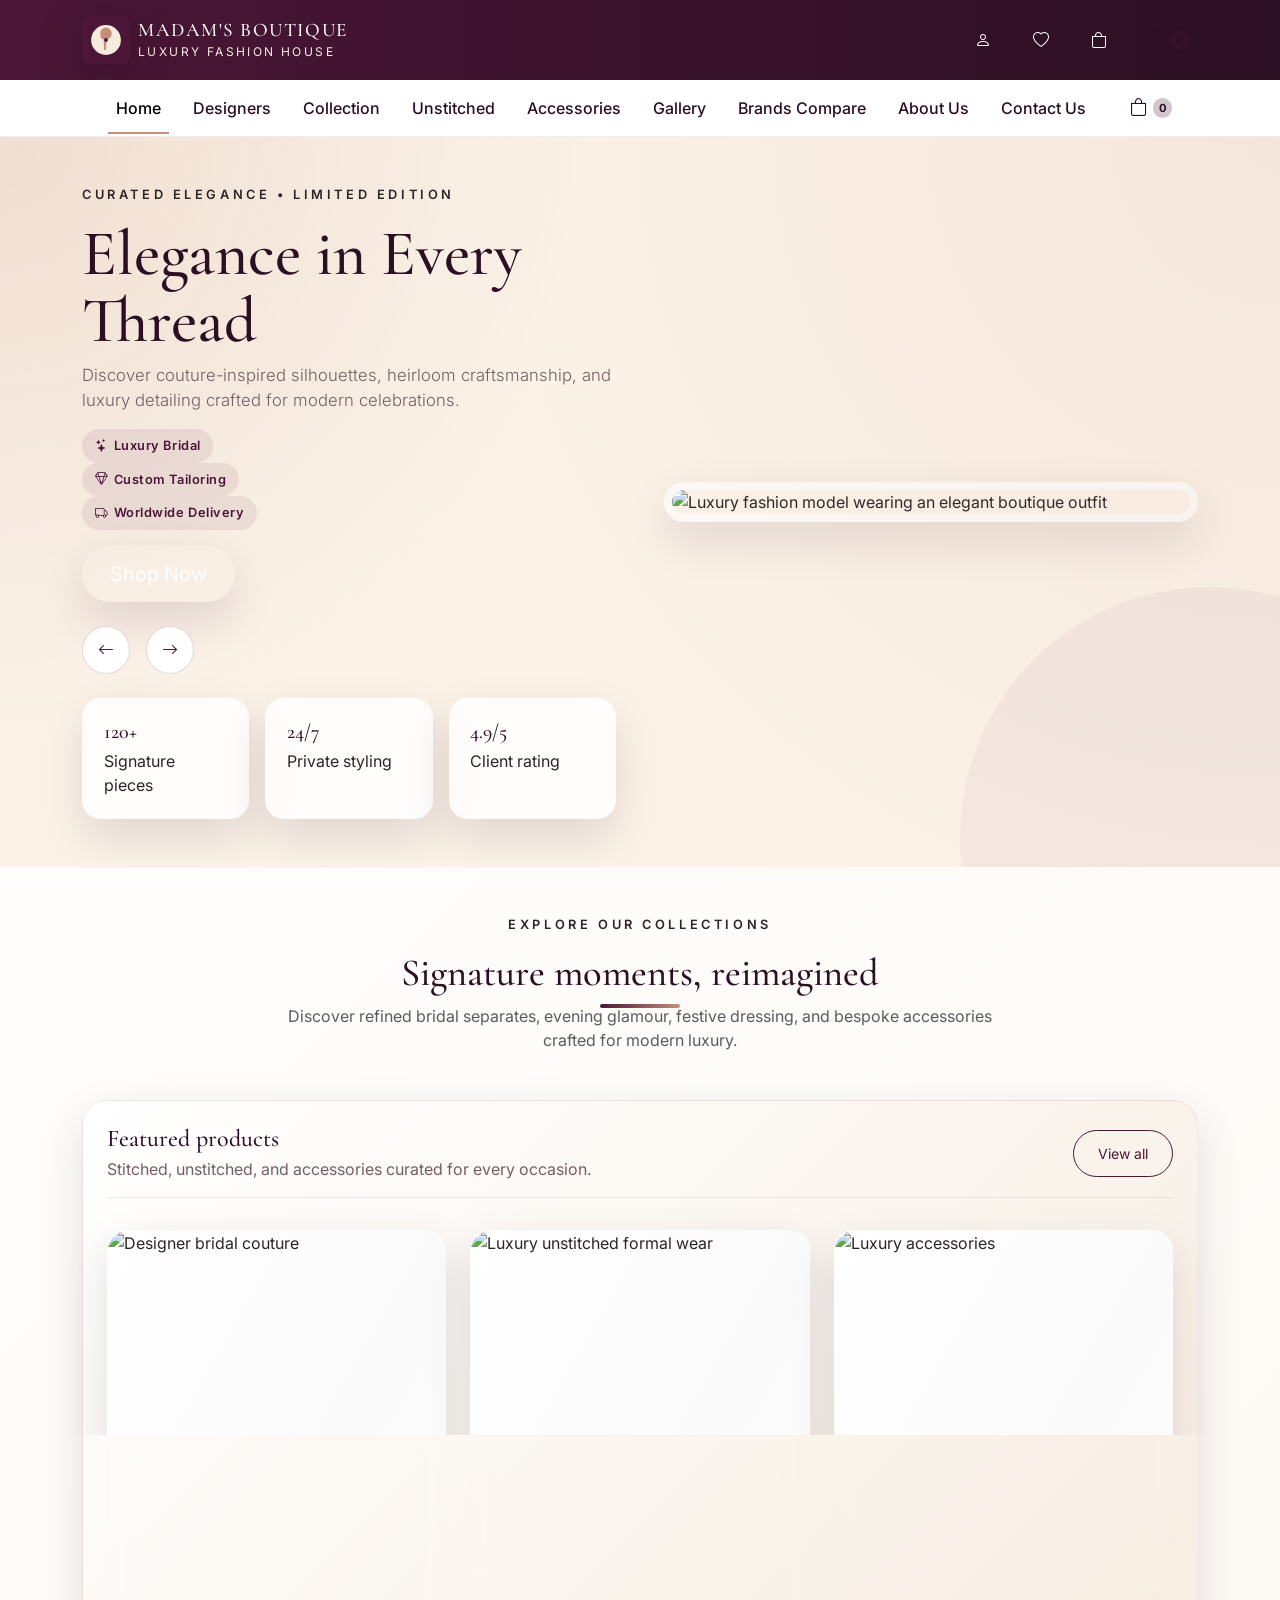
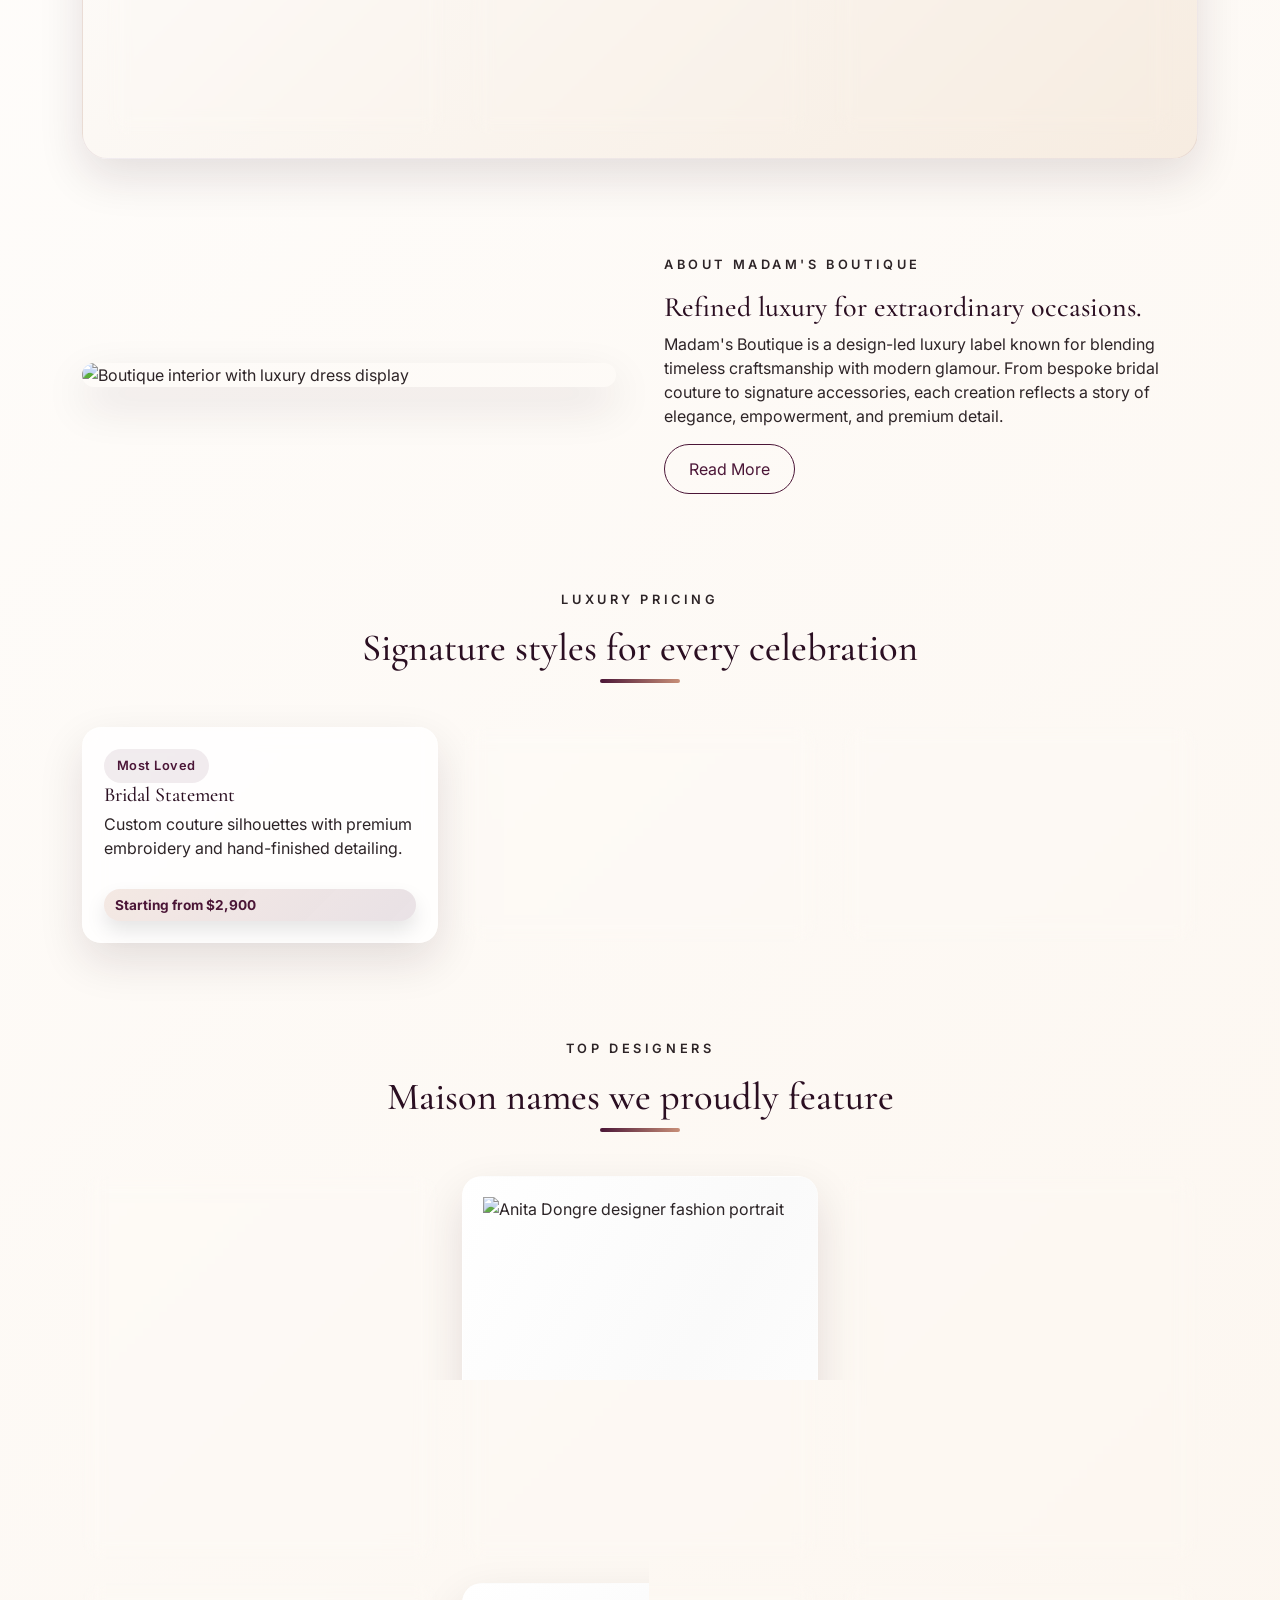
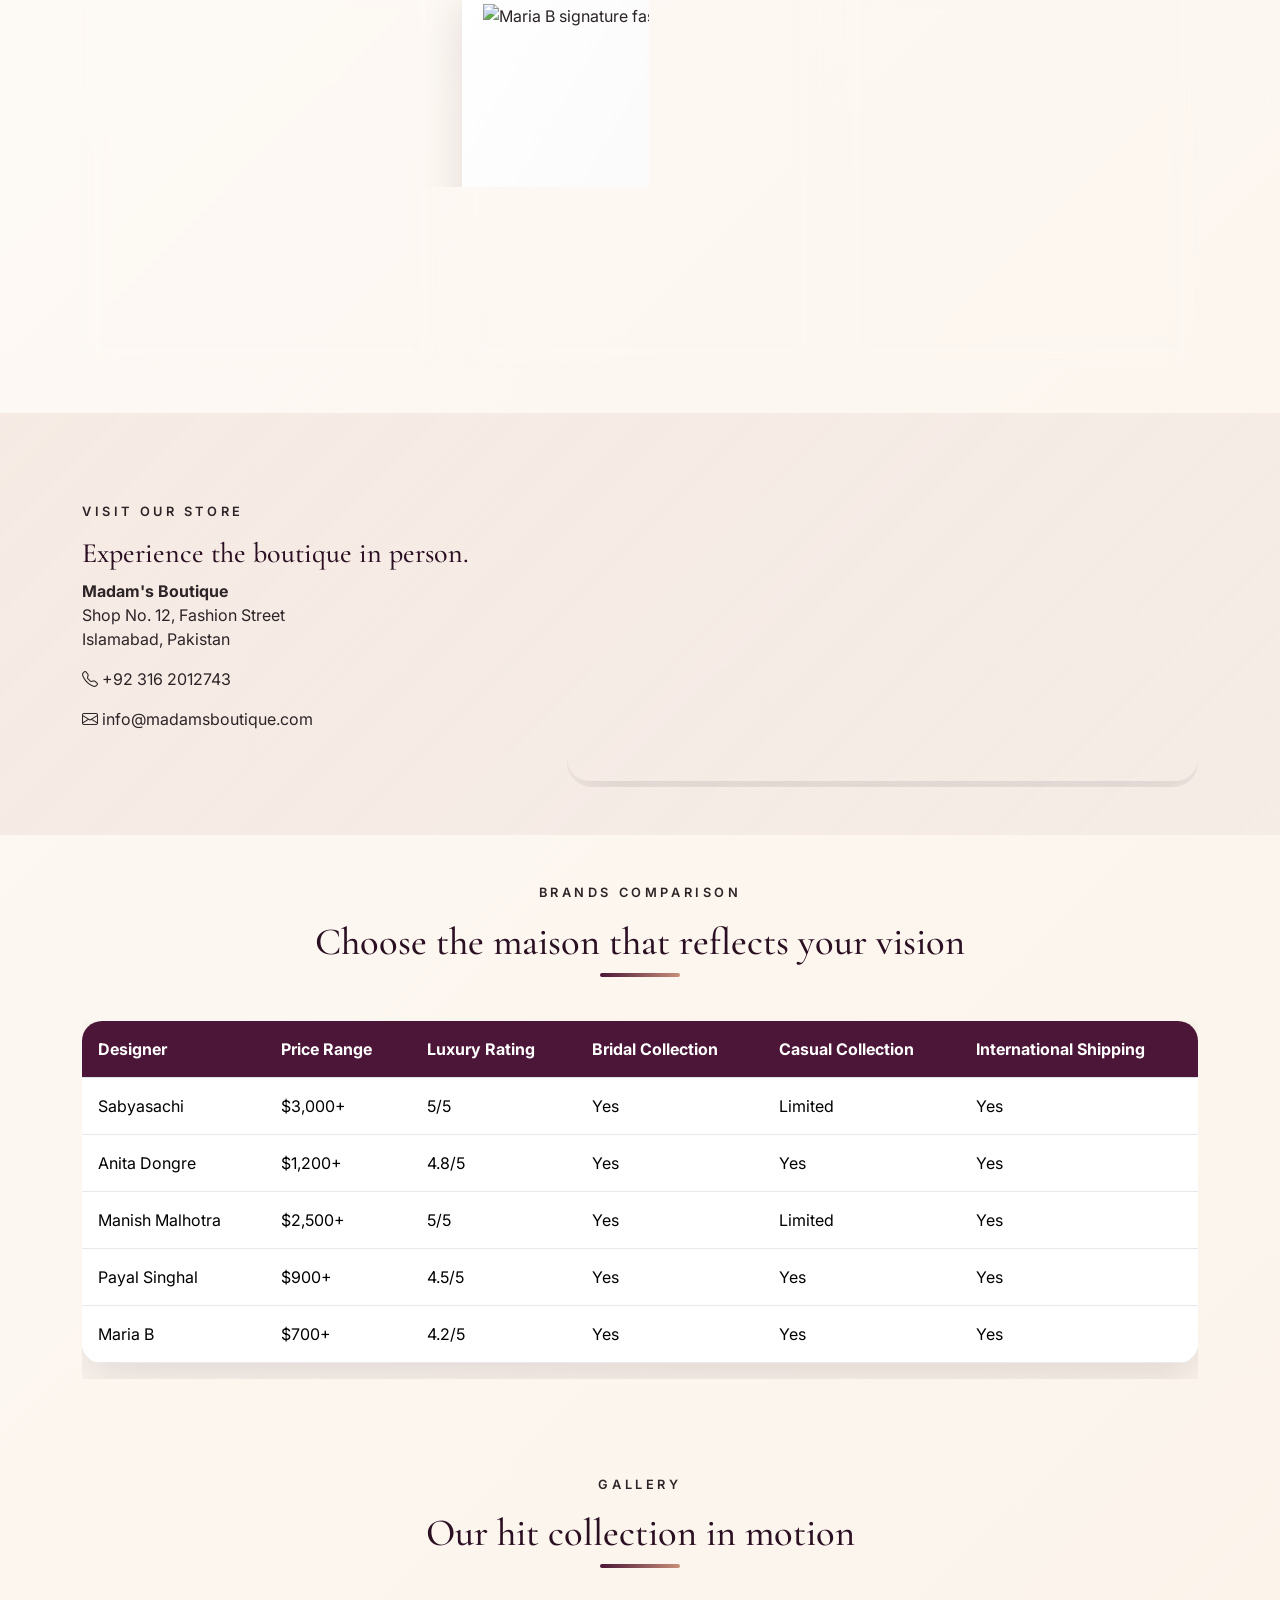
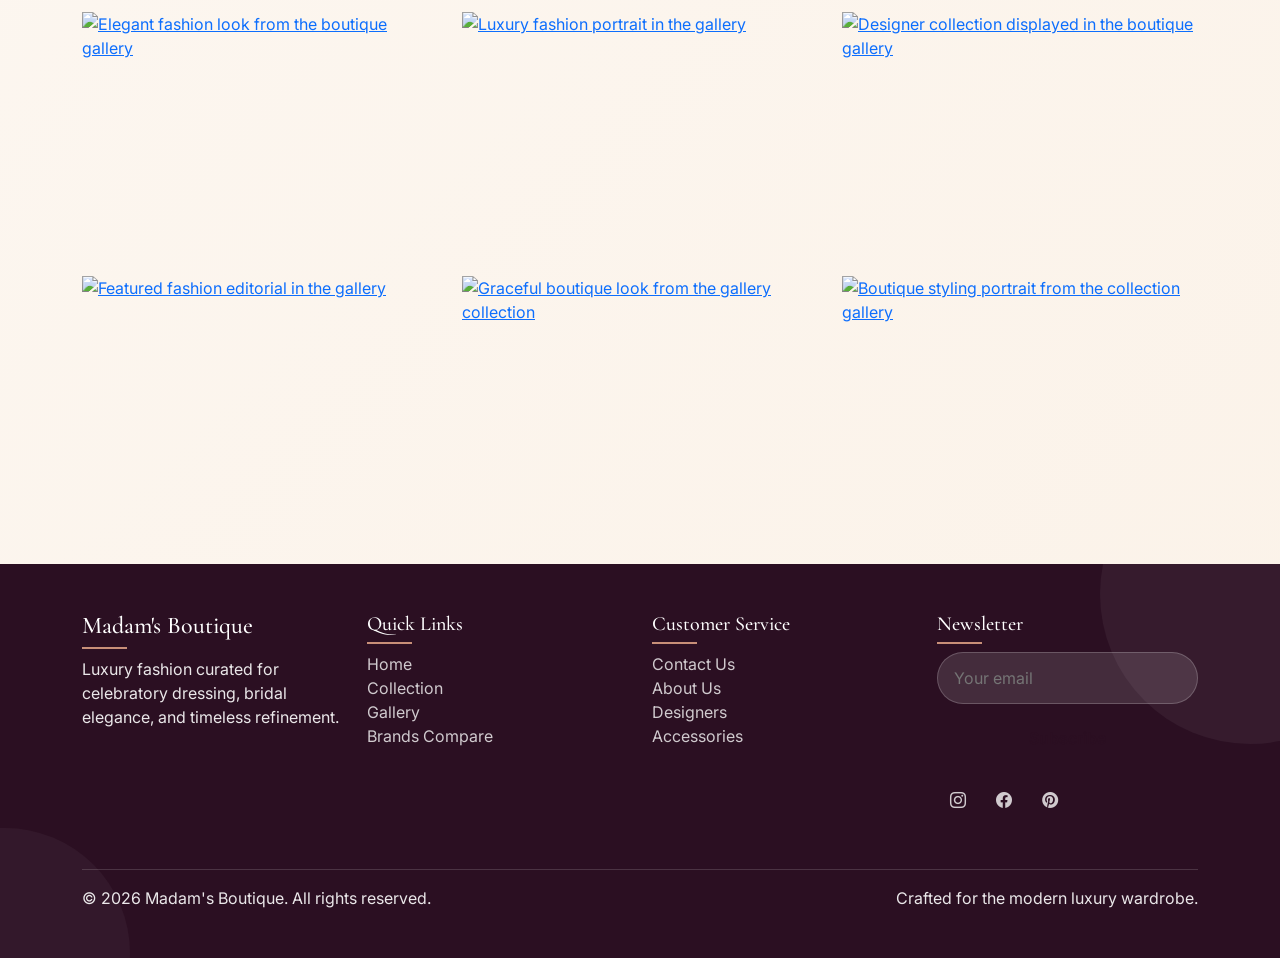
==== commit da79b60e: "web updated" ====
--- a/index.html
+++ b/index.html
@@ -120,90 +120,59 @@
             modern luxury.
           </p>
         </div>
-        <div class="row g-4">
-          <div class="col-md-6 col-lg-4">
-            <article class="collection-card reveal">
-              <img src="https://images.unsplash.com/photo-1483985988355-763728e1935b?auto=format&fit=crop&w=800&q=80"
-                alt="Designer collection attire in luxury fashion styling" />
-              <div class="card-content">
-                <div class="card-meta">
-                  <span class="feature-pill">Bridal Luxe</span>
-                  <span class="price-tag">From $2,400</span>
+
+        <div class="products-showcase reveal">
+          <div class="products-toolbar">
+            <div>
+              <h4>Featured products</h4>
+              <p>Stitched, unstitched, and accessories curated for every occasion.</p>
+            </div>
+            <a href="collections.html" class="btn btn-outline-primary btn-sm">View all</a>
+          </div>
+
+          <div class="row g-4 mt-2">
+            <div class="col-md-6 col-lg-4">
+              <article class="collection-card">
+                <img src="https://images.unsplash.com/photo-1483985988355-763728e1935b?auto=format&fit=crop&w=800&q=80" alt="Designer bridal couture" />
+                <div class="card-content">
+                  <div class="card-meta">
+                    <span class="feature-pill">Stitched</span>
+                    <span class="price-tag">$2,400</span>
+                  </div>
+                  <h4>Designer Bridal Couture</h4>
+                  <p>Heirloom-inspired gowns designed for unforgettable celebrations.</p>
+                  <button type="button" class="add-to-cart-btn btn btn-sm btn-outline-primary">Add to bag</button>
                 </div>
-                <h4>Designer Bridal Couture</h4>
-                <p>Heirloom-inspired gowns and statement detailing for the most unforgettable celebrations.</p>
-              </div>
-            </article>
-          </div>
-          <div class="col-md-6 col-lg-4">
-            <article class="collection-card reveal">
-              <img src="https://images.unsplash.com/photo-1524504388940-b1c1722653e1?auto=format&fit=crop&w=800&q=80"
-                alt="Luxury type of attire in premium boutique presentation" />
-              <div class="card-content">
-                <div class="card-meta">
-                  <span class="feature-pill">Evening Edit</span>
-                  <span class="price-tag">From $1,180</span>
+              </article>
+            </div>
+            <div class="col-md-6 col-lg-4">
+              <article class="collection-card">
+                <img src="https://images.unsplash.com/photo-1515886657613-9f3515b0c78f?auto=format&fit=crop&w=800&q=80" alt="Luxury unstitched formal wear" />
+                <div class="card-content">
+                  <div class="card-meta">
+                    <span class="feature-pill">Unstitched</span>
+                    <span class="price-tag">$890</span>
+                  </div>
+                  <h4>Festive Unstitched Set</h4>
+                  <p>Premium fabric with hand-finished detailing for elegant custom tailoring.</p>
+                  <button type="button" class="add-to-cart-btn btn btn-sm btn-outline-primary">Add to bag</button>
                 </div>
-                <h4>Evening Glamour</h4>
-                <p>Polished silhouettes designed for formal occasions, galas, and cocktail evenings.</p>
-              </div>
-            </article>
-          </div>
-          <div class="col-md-6 col-lg-4">
-            <article class="collection-card reveal">
-              <img src="https://images.unsplash.com/photo-1515886657613-9f3515b0c78f?auto=format&fit=crop&w=800&q=80"
-                alt="Unstitched collection showcased in elegant fabric" />
-              <div class="card-content">
-                <div class="card-meta">
-                  <span class="feature-pill">Festive Ready</span>
-                  <span class="price-tag">From $890</span>
+              </article>
+            </div>
+            <div class="col-md-6 col-lg-4">
+              <article class="collection-card">
+                <img src="https://images.unsplash.com/photo-1617038260897-41a1f14a8ca0?auto=format&fit=crop&w=800&q=80" alt="Luxury accessories" />
+                <div class="card-content">
+                  <div class="card-meta">
+                    <span class="feature-pill">Accessories</span>
+                    <span class="price-tag">$320</span>
+                  </div>
+                  <h4>Statement Clutch Set</h4>
+                  <p>Elevated accessories crafted to complete your signature look.</p>
+                  <button type="button" class="add-to-cart-btn btn btn-sm btn-outline-primary">Add to bag</button>
                 </div>
-                <h4>Festive Luxe</h4>
-                <p>Rich fabrics, hand-finished embroidery, and elegant drape for celebration dressing.</p>
-              </div>
-            </article>
-          </div>
-          <div class="col-md-6 col-lg-4">
-            <article class="collection-card reveal">
-              <img src="https://images.unsplash.com/photo-1617038260897-41a1f14a8ca0?auto=format&fit=crop&w=800&q=80"
-                alt="Luxury accessories placed on a boutique display" />
-              <div class="card-content">
-                <div class="card-meta">
-                  <span class="feature-pill">Signature Pieces</span>
-                  <span class="price-tag">From $320</span>
-                </div>
-                <h4>Accessories</h4>
-                <p>Statement jewels, embellished clutches, and signature finishing touches.</p>
-              </div>
-            </article>
-          </div>
-          <div class="col-md-6 col-lg-4">
-            <article class="collection-card reveal">
-              <img src="https://images.unsplash.com/photo-1529139574466-a303027c1d8b?auto=format&fit=crop&w=800&q=80"
-                alt="New arrivals highlight luxury boutique fashion" />
-              <div class="card-content">
-                <div class="card-meta">
-                  <span class="feature-pill">Fresh Drop</span>
-                  <span class="price-tag">From $760</span>
-                </div>
-                <h4>New Arrivals</h4>
-                <p>Seasonal favorites featuring elevated silhouettes and timeless exclusives.</p>
-              </div>
-            </article>
-          </div>
-          <div class="col-md-6 col-lg-4">
-            <article class="collection-card reveal">
-              <img src="https://images.unsplash.com/photo-1496747611176-843222e1e57c?auto=format&fit=crop&w=800&q=80"
-                alt="Luxury resort wear collection in boutique styling" />
-              <div class="card-content">
-                <div class="card-meta">
-                  <span class="feature-pill">Resort Edit</span>
-                  <span class="price-tag">From $640</span>
-                </div>
-                <h4>Resort & Travel</h4>
-                <p>Lightweight layers and effortless tailoring for elevated getaways and summer styling.</p>
-              </div>
-            </article>
+              </article>
+            </div>
           </div>
         </div>
       </div>
--- a/css/style.css
+++ b/css/style.css
@@ -18,6 +18,7 @@
   font-family: 'Inter', sans-serif;
   color: var(--text);
   background: linear-gradient(135deg, var(--white), var(--cream-2));
+  overflow-x: hidden;
 }
 
 img {
@@ -239,6 +240,209 @@
   gap: 0.7rem;
 }
 
+.products-showcase {
+  background: linear-gradient(135deg, rgba(255,255,255,0.95), rgba(246,235,223,0.95));
+  border: 1px solid rgba(75,22,55,0.08);
+  border-radius: 1.6rem;
+  padding: 1.5rem;
+  box-shadow: var(--shadow);
+}
+
+.products-toolbar {
+  display: flex;
+  justify-content: space-between;
+  align-items: center;
+  gap: 1rem;
+  padding-bottom: 1rem;
+  border-bottom: 1px solid rgba(75,22,55,0.08);
+}
+
+.products-toolbar h4 {
+  margin-bottom: 0.2rem;
+}
+
+.products-toolbar p {
+  margin-bottom: 0;
+  color: var(--muted);
+}
+
+.card-actions {
+  display: flex;
+  justify-content: flex-start;
+  margin-top: 0.25rem;
+}
+
+.add-to-cart-btn {
+  border-radius: 999px;
+  padding: 0.6rem 1rem;
+  font-weight: 600;
+}
+
+.cart-toggle {
+  position: relative;
+  border: none;
+  background: transparent;
+  color: var(--plum-dark);
+  padding: 0.4rem 0.6rem;
+  display: inline-flex;
+  align-items: center;
+  gap: 0.35rem;
+}
+
+.cart-toggle i {
+  font-size: 1.1rem;
+}
+
+.cart-badge {
+  display: inline-grid;
+  place-items: center;
+  min-width: 1.2rem;
+  height: 1.2rem;
+  padding: 0 0.3rem;
+  border-radius: 999px;
+  background: var(--plum);
+  color: var(--white);
+  font-size: 0.7rem;
+  font-weight: 700;
+}
+
+.cart-badge.is-empty {
+  background: rgba(75, 22, 55, 0.25);
+  color: var(--plum-dark);
+}
+
+.cart-offcanvas {
+  width: min(420px, 100%);
+}
+
+.cart-subtitle {
+  color: var(--muted);
+  font-size: 0.9rem;
+}
+
+.cart-items {
+  display: flex;
+  flex-direction: column;
+  gap: 1rem;
+}
+
+.cart-item {
+  display: flex;
+  gap: 0.85rem;
+  padding: 0.9rem;
+  border-radius: 1rem;
+  background: var(--cream-2);
+  border: 1px solid rgba(75, 22, 55, 0.08);
+}
+
+.cart-item img {
+  width: 72px;
+  height: 72px;
+  object-fit: cover;
+  border-radius: 0.85rem;
+}
+
+.cart-item-details {
+  flex: 1;
+  display: flex;
+  flex-direction: column;
+  gap: 0.5rem;
+}
+
+.cart-item-details h6 {
+  margin-bottom: 0.2rem;
+}
+
+.cart-item-details p {
+  margin-bottom: 0;
+  color: var(--muted);
+  font-size: 0.9rem;
+}
+
+.remove-item,
+.qty-btn {
+  border: none;
+  background: var(--white);
+  color: var(--plum);
+  border-radius: 999px;
+  width: 28px;
+  height: 28px;
+}
+
+.cart-item-actions {
+  display: flex;
+  align-items: center;
+  gap: 0.55rem;
+}
+
+.qty-value {
+  min-width: 1.2rem;
+  text-align: center;
+  font-weight: 600;
+}
+
+.cart-item-price {
+  font-weight: 700;
+  color: var(--plum);
+}
+
+.cart-summary {
+  margin-top: 1.2rem;
+  padding-top: 1rem;
+  border-top: 1px solid rgba(75, 22, 55, 0.12);
+}
+
+.summary-row {
+  display: flex;
+  justify-content: space-between;
+  align-items: center;
+  margin-bottom: 0.5rem;
+  color: var(--muted);
+}
+
+.summary-row.total-row {
+  margin-top: 0.8rem;
+  padding-top: 0.8rem;
+  border-top: 1px solid rgba(75, 22, 55, 0.12);
+  color: var(--plum-dark);
+  font-size: 1.05rem;
+}
+
+.cart-empty {
+  text-align: center;
+  padding: 2rem 1rem;
+  background: linear-gradient(135deg, rgba(75, 22, 55, 0.06), rgba(200, 143, 120, 0.08));
+  border-radius: 1rem;
+  color: var(--muted);
+}
+
+.cart-empty i {
+  font-size: 2rem;
+  color: var(--plum);
+  margin-bottom: 0.7rem;
+}
+
+.cart-toast {
+  position: fixed;
+  right: 24px;
+  bottom: 86px;
+  background: var(--plum-dark);
+  color: var(--white);
+  padding: 0.8rem 1rem;
+  border-radius: 999px;
+  box-shadow: var(--shadow);
+  opacity: 0;
+  transform: translateY(18px);
+  pointer-events: none;
+  transition: all 0.25s ease;
+  z-index: 1100;
+}
+
+.cart-toast.show {
+  opacity: 1;
+  transform: translateY(0);
+}
+
 .section {
   position: relative;
 }
@@ -276,14 +480,16 @@
   border-radius: 1.25rem;
   background: var(--white);
   box-shadow: var(--shadow);
-  transition: transform 0.25s ease, box-shadow 0.25s ease;
+  transition: none;
+  animation: none;
+  transform: none;
 }
 
 .collection-card:hover,
 .designer-card:hover,
 .gallery-item:hover {
-  transform: translateY(-8px);
-  box-shadow: 0 22px 50px rgba(40, 16, 29, 0.16);
+  transform: none;
+  box-shadow: var(--shadow);
 }
 
 .collection-card img,
@@ -292,6 +498,7 @@
   width: 100%;
   height: 240px;
   object-fit: cover;
+  transition: none;
 }
 
 .card-content,
@@ -461,6 +668,17 @@
     animation:navDown .9s ease;
 }
 
+@keyframes ripple {
+    from {
+        transform: scale(0);
+        opacity: 0.8;
+    }
+    to {
+        transform: scale(2.5);
+        opacity: 0;
+    }
+}
+
 @keyframes navDown{
     from{
         opacity:0;
@@ -526,25 +744,25 @@
 .designer-card,
 .price-card,
 .stat-card{
-    transition:.45s;
+    transition:none;
 }
 
 .collection-card:hover,
 .designer-card:hover,
 .price-card:hover,
 .stat-card:hover{
-    transform:translateY(-12px) scale(1.03);
-    box-shadow:0 25px 60px rgba(0,0,0,.18);
+    transform:none;
+    box-shadow:var(--shadow);
 }
 
 .collection-card img,
 .designer-card img{
-    transition:.7s;
+    transition:none;
 }
 
 .collection-card:hover img,
 .designer-card:hover img{
-    transform:scale(1.12);
+    transform:none;
 }
 
 .btn{
